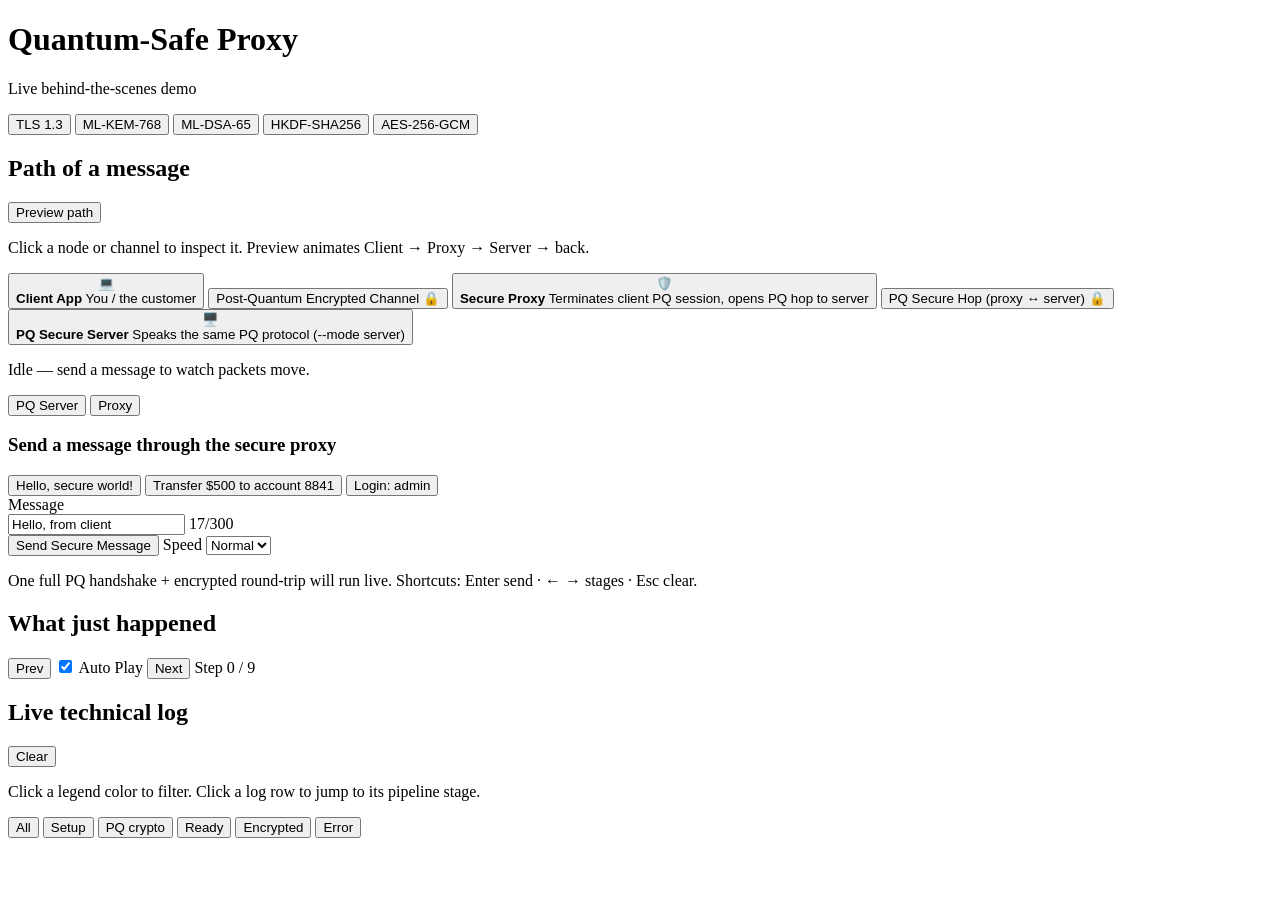
==== Prototype/v3/dashboard/static/index.html @ ec1d93c3 "changed in dashboard" ====
<!DOCTYPE html>
<html lang="en">
<head>
  <meta charset="UTF-8" />
  <meta name="viewport" content="width=device-width, initial-scale=1.0" />
  <title>Quantum-Safe Proxy — Live Demo</title>
  <link rel="stylesheet" href="/style.css" />
</head>
<body>
  <header class="topbar">
    <div class="brand">
      <div class="brand-mark" aria-hidden="true"></div>
      <div>
        <h1>Quantum-Safe Proxy</h1>
        <p>Live behind-the-scenes demo</p>
      </div>
    </div>
    <div class="badges" id="badges" aria-label="Security stack — click a badge for details">
      <button type="button" class="badge" data-tip="tls" title="Click for details">TLS 1.3</button>
      <button type="button" class="badge" data-tip="kem" title="Click for details">ML-KEM-768</button>
      <button type="button" class="badge" data-tip="dsa" title="Click for details">ML-DSA-65</button>
      <button type="button" class="badge" data-tip="hkdf" title="Click for details">HKDF-SHA256</button>
      <button type="button" class="badge" data-tip="aes" title="Click for details">AES-256-GCM</button>
    </div>
  </header>

  <div class="tip-banner" id="tip-banner" hidden>
    <strong id="tip-title"></strong>
    <span id="tip-body"></span>
    <button type="button" class="tip-close" id="tip-close" aria-label="Close tip">×</button>
  </div>

  <main class="layout">
    <!-- LEFT: topology + send -->
    <section class="panel left">
      <div class="panel-head">
        <h2 class="panel-title">Path of a message</h2>
        <div class="topo-actions">
          <button type="button" id="preview-path" class="ghost" title="Animate the full path without sending">Preview path</button>
        </div>
      </div>
      <p class="panel-hint">Click a node or channel to inspect it. Preview animates Client → Proxy → Server → back.</p>

      <div class="topology" id="topology" data-flow="idle">
        <button type="button" class="node" id="node-client" data-role="client" aria-pressed="false">
          <div class="node-icon client" aria-hidden="true">💻</div>
          <strong>Client App</strong>
          <span>You / the customer</span>
        </button>

        <button type="button" class="link pq" id="link-pq" data-role="link-client" aria-label="Client to proxy PQ channel">
          <span class="link-track">
            <span class="packet down"></span>
            <span class="packet up"></span>
          </span>
          <span class="link-label">Post-Quantum Encrypted Channel 🔒</span>
          <span class="flow-caption" id="caption-pq"></span>
        </button>

        <button type="button" class="node" id="node-proxy" data-role="proxy" aria-pressed="false">
          <div class="node-icon proxy" aria-hidden="true">🛡️</div>
          <strong>Secure Proxy</strong>
          <span>Terminates client PQ session, opens PQ hop to server</span>
        </button>

        <button type="button" class="link pq hop" id="link-backend" data-role="link-server" aria-label="Proxy to server PQ hop">
          <span class="link-track">
            <span class="packet down"></span>
            <span class="packet up"></span>
          </span>
          <span class="link-label">PQ Secure Hop (proxy ↔ server) 🔒</span>
          <span class="flow-caption" id="caption-backend"></span>
        </button>

        <button type="button" class="node" id="node-backend" data-role="backend" aria-pressed="false">
          <div class="node-icon backend" aria-hidden="true">🖥️</div>
          <strong>PQ Secure Server</strong>
          <span>Speaks the same PQ protocol (--mode server)</span>
        </button>
      </div>

      <div class="inspect" id="inspect" hidden>
        <div class="inspect-head">
          <strong id="inspect-title">Inspect</strong>
          <button type="button" class="tip-close" id="inspect-close" aria-label="Close">×</button>
        </div>
        <p id="inspect-body"></p>
      </div>

      <p class="flow-status" id="flow-status">Idle — send a message to watch packets move.</p>

      <div class="status-row">
        <button type="button" class="status-pill" id="status-backend" title="Click to focus PQ server">
          <span class="dot"></span> PQ Server
        </button>
        <button type="button" class="status-pill" id="status-proxy" title="Click to focus proxy">
          <span class="dot"></span> Proxy
        </button>
      </div>

      <div class="send-card">
        <h3>Send a message through the secure proxy</h3>
        <div class="chips" id="chips">
          <button type="button" data-msg="Hello, secure world!">Hello, secure world!</button>
          <button type="button" data-msg="Transfer $500 to account 8841">Transfer $500 to account 8841</button>
          <button type="button" data-msg="Login: admin">Login: admin</button>
        </div>
        <label class="sr-only" for="message">Message</label>
        <div class="message-row">
          <input id="message" type="text" maxlength="300" value="Hello, from client" autocomplete="off" />
          <span class="char-count" id="char-count">17/300</span>
        </div>
        <div class="send-row">
          <button id="send-btn" class="primary" type="button">Send Secure Message</button>
          <label class="speed" title="How fast the paced walkthrough plays">
            Speed
            <select id="pace-speed" aria-label="Demo playback speed">
              <option value="slow">Slow</option>
              <option value="normal" selected>Normal</option>
              <option value="fast">Fast</option>
            </select>
          </label>
        </div>
        <p class="hint" id="send-hint">One full PQ handshake + encrypted round-trip will run live. Shortcuts: Enter send · ← → stages · Esc clear.</p>
        <div class="reply" id="reply" hidden></div>
      </div>
    </section>

    <!-- MIDDLE: stages -->
    <section class="panel middle">
      <div class="panel-head">
        <h2 class="panel-title">What just happened</h2>
        <div class="stage-controls">
          <button type="button" id="prev-stage" title="Previous stage (←)">Prev</button>
          <label class="autoplay">
            <input type="checkbox" id="autoplay" checked /> Auto Play
          </label>
          <button type="button" id="next-stage" title="Next stage (→)">Next</button>
          <span class="step-count" id="step-count">Step 0 / 9</span>
        </div>
      </div>

      <div class="progress" aria-hidden="true">
        <div class="progress-bar" id="progress-bar"></div>
      </div>

      <ol class="stages" id="stages"></ol>
    </section>

    <!-- RIGHT: live log -->
    <section class="panel right">
      <div class="panel-head">
        <h2 class="panel-title">Live technical log</h2>
        <div class="log-actions">
          <button type="button" class="ghost" id="clear-log" title="Clear log panel">Clear</button>
        </div>
      </div>
      <p class="log-intro">Click a legend color to filter. Click a log row to jump to its pipeline stage.</p>
      <div class="legend" id="legend">
        <button type="button" class="legend-btn" data-filter="all" aria-pressed="true"><i class="lg setup"></i> All</button>
        <button type="button" class="legend-btn" data-filter="setup"><i class="lg setup"></i> Setup</button>
        <button type="button" class="legend-btn" data-filter="pq"><i class="lg pq"></i> PQ crypto</button>
        <button type="button" class="legend-btn" data-filter="ready"><i class="lg ready"></i> Ready</button>
        <button type="button" class="legend-btn" data-filter="encrypted"><i class="lg encrypted"></i> Encrypted</button>
        <button type="button" class="legend-btn" data-filter="error"><i class="lg error"></i> Error</button>
      </div>
      <div class="log" id="log" aria-live="polite"></div>
    </section>
  </main>

  <script src="/app.js"></script>
</body>
</html>
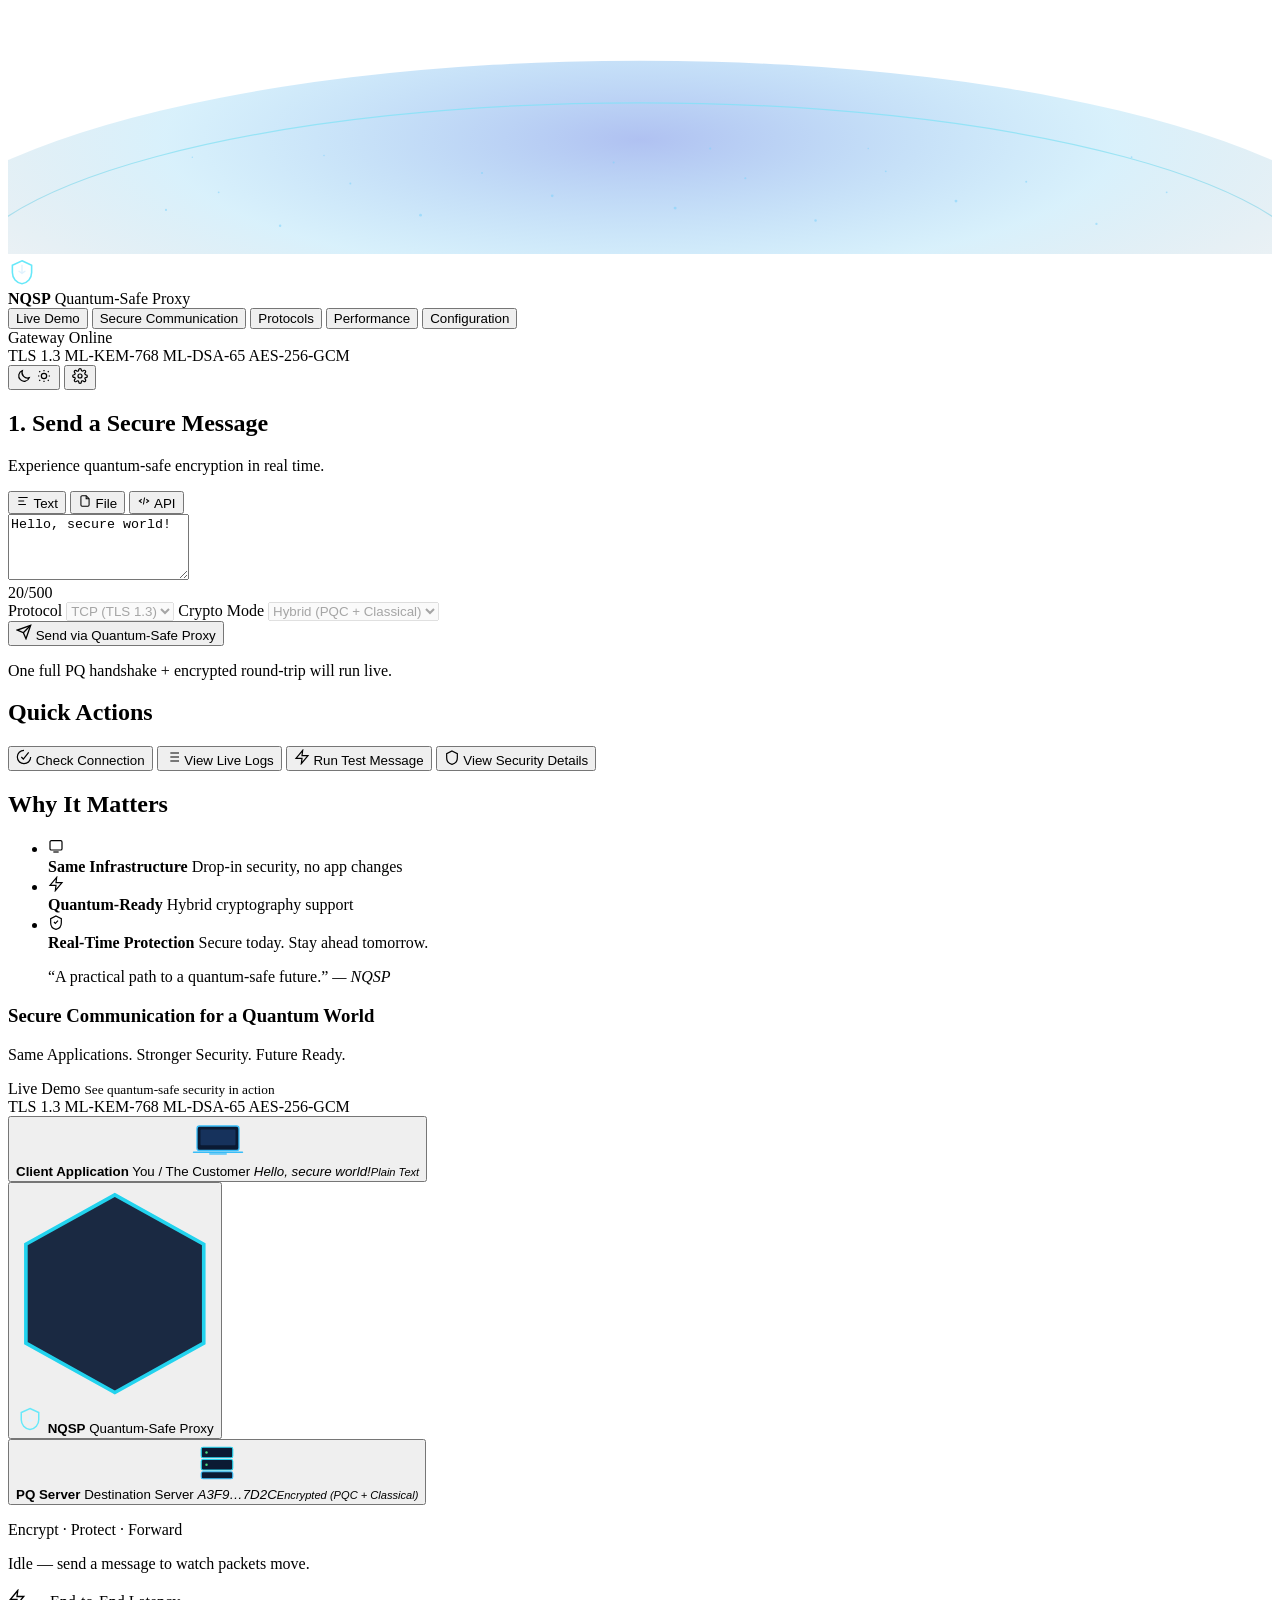
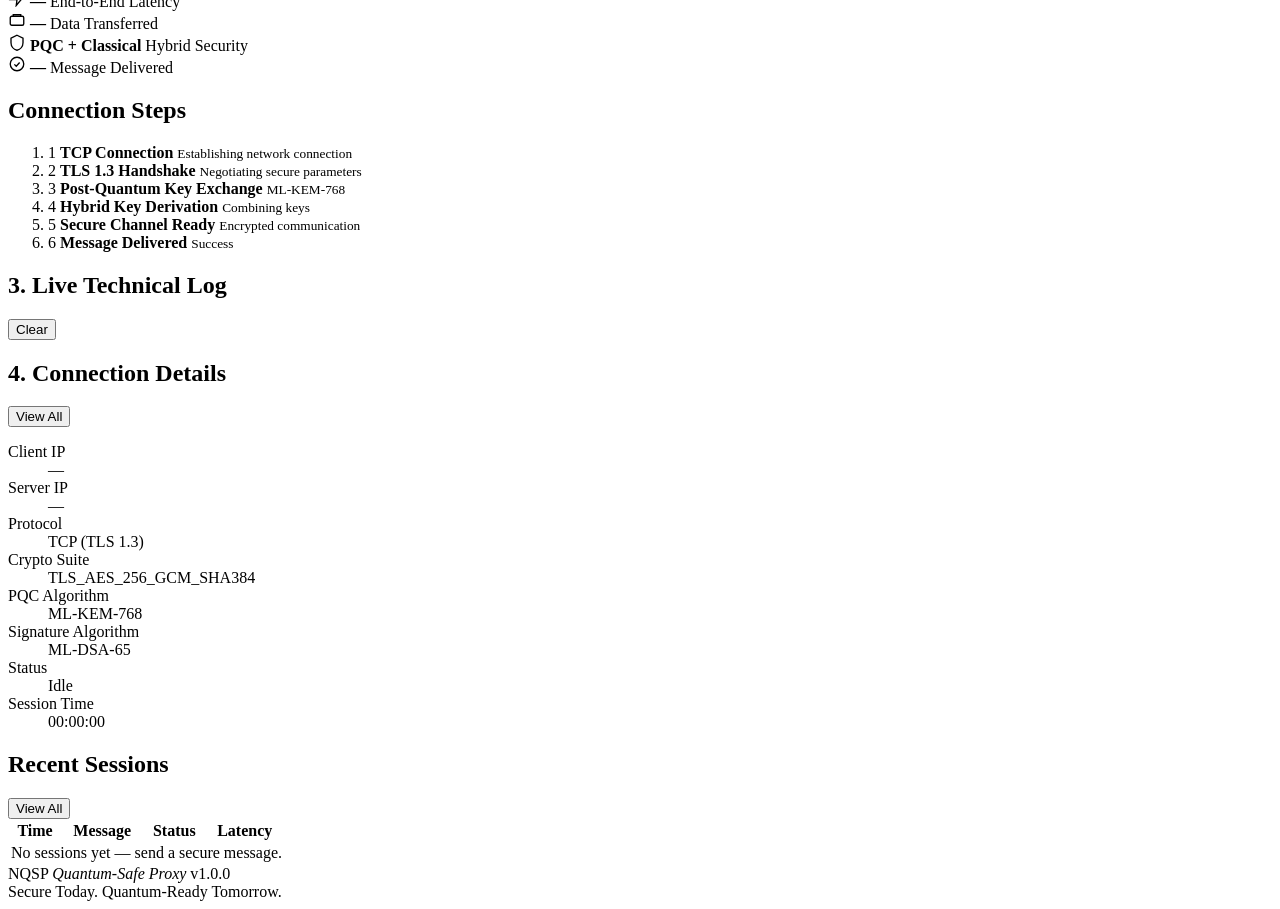
==== commit e43f85d8: "Enhance dashboard server and UI for Quantum-Safe Proxy demo - Updated server.py to include gateway s" ====
--- a/Prototype/v3/dashboard/static/index.html
+++ b/Prototype/v3/dashboard/static/index.html
@@ -1,172 +1,570 @@
 <!DOCTYPE html>
-<html lang="en">
+<html lang="en" data-theme="dark">
 <head>
   <meta charset="UTF-8" />
   <meta name="viewport" content="width=device-width, initial-scale=1.0" />
-  <title>Quantum-Safe Proxy — Live Demo</title>
+  <title>NQSP — Quantum-Safe Proxy</title>
+  <link rel="preconnect" href="https://fonts.googleapis.com" />
+  <link rel="preconnect" href="https://fonts.gstatic.com" crossorigin />
+  <link href="https://fonts.googleapis.com/css2?family=Inter:wght@400;500;600;700;800&family=JetBrains+Mono:wght@400;500;600&display=swap" rel="stylesheet" />
   <link rel="stylesheet" href="/style.css" />
 </head>
 <body>
+  <div class="earth" aria-hidden="true">
+    <svg class="earth-svg" viewBox="0 0 1440 280" preserveAspectRatio="xMidYMax slice">
+      <defs>
+        <radialGradient id="globeGlow" cx="50%" cy="18%" r="70%">
+          <stop offset="0%" stop-color="#1d4ed8" stop-opacity="0.35" />
+          <stop offset="45%" stop-color="#0ea5e9" stop-opacity="0.16" />
+          <stop offset="100%" stop-color="#020617" stop-opacity="0" />
+        </radialGradient>
+        <linearGradient id="limb" x1="0" y1="0" x2="0" y2="1">
+          <stop offset="0%" stop-color="#67e8f9" stop-opacity="0.55" />
+          <stop offset="100%" stop-color="#0369a1" stop-opacity="0" />
+        </linearGradient>
+      </defs>
+      <ellipse cx="720" cy="310" rx="860" ry="250" fill="url(#globeGlow)" />
+      <ellipse cx="720" cy="318" rx="780" ry="210" fill="none" stroke="url(#limb)" stroke-width="1.4" />
+      <g fill="#7dd3fc" opacity="0.55">
+        <circle cx="180" cy="230" r="1.2" /><circle cx="240" cy="210" r="1" /><circle cx="310" cy="248" r="1.4" />
+        <circle cx="390" cy="200" r="1.1" /><circle cx="470" cy="236" r="1.6" /><circle cx="540" cy="188" r="1.2" />
+        <circle cx="620" cy="214" r="1.5" /><circle cx="690" cy="176" r="1.1" /><circle cx="760" cy="228" r="1.7" />
+        <circle cx="840" cy="194" r="1.2" /><circle cx="920" cy="242" r="1.4" /><circle cx="1000" cy="186" r="1" />
+        <circle cx="1080" cy="220" r="1.6" /><circle cx="1160" cy="198" r="1.1" /><circle cx="1240" cy="246" r="1.3" />
+        <circle cx="1320" cy="210" r="1" /><circle cx="360" cy="168" r="0.9" /><circle cx="800" cy="160" r="1.2" />
+        <circle cx="980" cy="160" r="0.8" /><circle cx="210" cy="170" r="0.8" /><circle cx="1280" cy="170" r="1" />
+      </g>
+    </svg>
+  </div>
+
   <header class="topbar">
     <div class="brand">
-      <div class="brand-mark" aria-hidden="true"></div>
+      <div class="brand-mark" aria-hidden="true">
+        <svg viewBox="0 0 32 32" width="28" height="28">
+          <path d="M16 3.2 27 8.4v8.3c0 6.4-4.6 11.7-11 12.7C9.6 28.4 5 23.1 5 16.7V8.4L16 3.2z" fill="none" stroke="url(#shieldStroke)" stroke-width="1.8"/>
+          <path d="M16 8.2v9.4m0 0-3.4-2.4m3.4 2.4 3.4-2.4" stroke="#e0f2fe" stroke-width="1.6" stroke-linecap="round" stroke-linejoin="round"/>
+          <defs>
+            <linearGradient id="shieldStroke" x1="5" y1="3" x2="27" y2="29">
+              <stop stop-color="#67e8f9"/><stop offset="1" stop-color="#818cf8"/>
+            </linearGradient>
+          </defs>
+        </svg>
+      </div>
       <div>
-        <h1>Quantum-Safe Proxy</h1>
-        <p>Live behind-the-scenes demo</p>
+        <strong class="brand-name">NQSP</strong>
+        <span class="brand-sub">Quantum-Safe Proxy</span>
       </div>
     </div>
-    <div class="badges" id="badges" aria-label="Security stack — click a badge for details">
-      <button type="button" class="badge" data-tip="tls" title="Click for details">TLS 1.3</button>
-      <button type="button" class="badge" data-tip="kem" title="Click for details">ML-KEM-768</button>
-      <button type="button" class="badge" data-tip="dsa" title="Click for details">ML-DSA-65</button>
-      <button type="button" class="badge" data-tip="hkdf" title="Click for details">HKDF-SHA256</button>
-      <button type="button" class="badge" data-tip="aes" title="Click for details">AES-256-GCM</button>
+
+    <nav class="main-nav" aria-label="Primary">
+      <button type="button" class="nav-btn is-active" data-view="demo">Live Demo</button>
+      <button type="button" class="nav-btn" data-view="comms">Secure Communication</button>
+      <button type="button" class="nav-btn" data-view="protocols">Protocols</button>
+      <button type="button" class="nav-btn" data-view="performance">Performance</button>
+      <button type="button" class="nav-btn" data-view="config">Configuration</button>
+    </nav>
+
+    <div class="top-meta">
+      <div class="gateway" id="gateway-pill">
+        <span class="gateway-dot"></span>
+        <span id="gateway-label">Gateway Online</span>
+      </div>
+      <div class="stack-badges">
+        <span>TLS 1.3</span>
+        <span>ML-KEM-768</span>
+        <span>ML-DSA-65</span>
+        <span>AES-256-GCM</span>
+      </div>
+      <button type="button" class="icon-btn" id="theme-toggle" title="Toggle theme" aria-label="Toggle theme">
+        <svg class="icon-moon" viewBox="0 0 24 24" width="16" height="16" fill="none" stroke="currentColor" stroke-width="1.8">
+          <path d="M20 14.5A8.2 8.2 0 0 1 9.5 4 8.2 8.2 0 1 0 20 14.5z"/>
+        </svg>
+        <svg class="icon-sun" viewBox="0 0 24 24" width="16" height="16" fill="none" stroke="currentColor" stroke-width="1.8">
+          <circle cx="12" cy="12" r="4"/><path d="M12 3v2m0 14v2M4.9 4.9l1.4 1.4M17.7 17.7l1.4 1.4M3 12h2m14 0h2M4.9 19.1l1.4-1.4M17.7 6.3l1.4-1.4"/>
+        </svg>
+      </button>
+      <button type="button" class="icon-btn" id="gear-btn" title="Configuration" aria-label="Configuration">
+        <svg viewBox="0 0 24 24" width="16" height="16" fill="none" stroke="currentColor" stroke-width="1.8">
+          <circle cx="12" cy="12" r="3"/>
+          <path d="M19.4 15a1.7 1.7 0 0 0 .3 1.8l.1.1a2 2 0 1 1-2.8 2.8l-.1-.1a1.7 1.7 0 0 0-1.8-.3 1.7 1.7 0 0 0-1 1.5V21a2 2 0 1 1-4 0v-.1a1.7 1.7 0 0 0-1.1-1.5 1.7 1.7 0 0 0-1.8.3l-.1.1a2 2 0 1 1-2.8-2.8l.1-.1a1.7 1.7 0 0 0 .3-1.8 1.7 1.7 0 0 0-1.5-1H3a2 2 0 1 1 0-4h.1a1.7 1.7 0 0 0 1.5-1.1 1.7 1.7 0 0 0-.3-1.8l-.1-.1a2 2 0 1 1 2.8-2.8l.1.1a1.7 1.7 0 0 0 1.8.3H9a1.7 1.7 0 0 0 1-1.5V3a2 2 0 1 1 4 0v.1a1.7 1.7 0 0 0 1 1.5 1.7 1.7 0 0 0 1.8-.3l.1-.1a2 2 0 1 1 2.8 2.8l-.1.1a1.7 1.7 0 0 0-.3 1.8V9c.3.7.9 1.2 1.6 1.3H21a2 2 0 1 1 0 4h-.1a1.7 1.7 0 0 0-1.5 1.2z"/>
+        </svg>
+      </button>
     </div>
   </header>
 
-  <div class="tip-banner" id="tip-banner" hidden>
-    <strong id="tip-title"></strong>
-    <span id="tip-body"></span>
-    <button type="button" class="tip-close" id="tip-close" aria-label="Close tip">×</button>
-  </div>
-
-  <main class="layout">
-    <!-- LEFT: topology + send -->
-    <section class="panel left">
-      <div class="panel-head">
-        <h2 class="panel-title">Path of a message</h2>
-        <div class="topo-actions">
-          <button type="button" id="preview-path" class="ghost" title="Animate the full path without sending">Preview path</button>
+  <main>
+    <!-- ===================== LIVE DEMO ===================== -->
+    <section class="view is-active" id="view-demo" data-view="demo">
+      <div class="demo-grid">
+        <!-- LEFT -->
+        <aside class="col col-left">
+          <article class="panel">
+            <h2 class="panel-kicker"><span class="num">1.</span> Send a Secure Message</h2>
+            <p class="panel-sub">Experience quantum-safe encryption in real time.</p>
+
+            <div class="seg" role="tablist" aria-label="Payload type">
+              <button type="button" class="seg-btn is-active" data-tab="text" role="tab" aria-selected="true">
+                <svg viewBox="0 0 24 24" width="14" height="14" fill="none" stroke="currentColor" stroke-width="1.8"><path d="M4 6h16M4 12h10M4 18h13"/></svg>
+                Text
+              </button>
+              <button type="button" class="seg-btn" data-tab="file" role="tab" aria-selected="false">
+                <svg viewBox="0 0 24 24" width="14" height="14" fill="none" stroke="currentColor" stroke-width="1.8"><path d="M14 3H7a2 2 0 0 0-2 2v14a2 2 0 0 0 2 2h10a2 2 0 0 0 2-2V8z"/><path d="M14 3v5h5"/></svg>
+                File
+              </button>
+              <button type="button" class="seg-btn" data-tab="api" role="tab" aria-selected="false">
+                <svg viewBox="0 0 24 24" width="14" height="14" fill="none" stroke="currentColor" stroke-width="1.8"><path d="m8 9-4 3 4 3M16 9l4 3-4 3M13 6l-2 12"/></svg>
+                API
+              </button>
+            </div>
+
+            <div class="tab-pane is-active" id="tab-text">
+              <textarea id="message" maxlength="500" rows="4">Hello, secure world!</textarea>
+              <div class="char-count" id="char-count">20/500</div>
+            </div>
+
+            <div class="tab-pane" id="tab-file" hidden>
+              <label class="file-drop">
+                <input type="file" id="file-input" accept=".txt,.json,.csv,.md,.log,text/*" />
+                <strong>Choose a text file</strong>
+                <span>Contents are sent through the same secure proxy path.</span>
+                <em id="file-name">No file selected</em>
+              </label>
+            </div>
+
+            <div class="tab-pane" id="tab-api" hidden>
+              <pre class="api-snippet" id="api-snippet"></pre>
+            </div>
+
+            <div class="field-row">
+              <label>
+                Protocol
+                <select id="protocol-select" disabled>
+                  <option selected>TCP (TLS 1.3)</option>
+                </select>
+              </label>
+              <label>
+                Crypto Mode
+                <select id="crypto-select" disabled>
+                  <option selected>Hybrid (PQC + Classical)</option>
+                </select>
+              </label>
+            </div>
+
+            <button type="button" class="primary" id="send-btn">
+              <svg viewBox="0 0 24 24" width="16" height="16" fill="none" stroke="currentColor" stroke-width="2">
+                <path d="M22 2 11 13"/><path d="M22 2 15 22l-4-9-9-4 20-7z"/>
+              </svg>
+              Send via Quantum-Safe Proxy
+            </button>
+            <p class="hint" id="send-hint">One full PQ handshake + encrypted round-trip will run live.</p>
+            <div class="reply" id="reply" hidden></div>
+          </article>
+
+          <article class="panel">
+            <h2 class="panel-title">Quick Actions</h2>
+            <div class="quick-grid">
+              <button type="button" class="ghost-action" id="qa-check">
+                <svg viewBox="0 0 24 24" width="16" height="16" fill="none" stroke="currentColor" stroke-width="1.8"><path d="M22 12A10 10 0 1 1 12 2"/><path d="m8 12 3 3 8-10"/></svg>
+                Check Connection
+              </button>
+              <button type="button" class="ghost-action" id="qa-logs">
+                <svg viewBox="0 0 24 24" width="16" height="16" fill="none" stroke="currentColor" stroke-width="1.8"><path d="M8 6h13M8 12h13M8 18h13M3 6h.01M3 12h.01M3 18h.01"/></svg>
+                View Live Logs
+              </button>
+              <button type="button" class="ghost-action" id="qa-test">
+                <svg viewBox="0 0 24 24" width="16" height="16" fill="none" stroke="currentColor" stroke-width="1.8"><path d="M13 2 3 14h9l-1 8 10-12h-9l1-8z"/></svg>
+                Run Test Message
+              </button>
+              <button type="button" class="ghost-action" id="qa-security">
+                <svg viewBox="0 0 24 24" width="16" height="16" fill="none" stroke="currentColor" stroke-width="1.8"><path d="M12 3 20 7v6c0 5-3.5 9-8 10-4.5-1-8-5-8-10V7l8-4z"/></svg>
+                View Security Details
+              </button>
+            </div>
+          </article>
+
+          <article class="panel why-panel">
+            <h2 class="panel-title">Why It Matters</h2>
+            <ul class="why-list">
+              <li>
+                <span class="why-ico cyan">
+                  <svg viewBox="0 0 24 24" width="16" height="16" fill="none" stroke="currentColor" stroke-width="1.8"><rect x="3" y="4" width="18" height="14" rx="2"/><path d="M8 21h8"/></svg>
+                </span>
+                <div>
+                  <strong>Same Infrastructure</strong>
+                  <span>Drop-in security, no app changes</span>
+                </div>
+              </li>
+              <li>
+                <span class="why-ico violet">
+                  <svg viewBox="0 0 24 24" width="16" height="16" fill="none" stroke="currentColor" stroke-width="1.8"><path d="M13 2 3 14h9l-1 8 10-12h-9l1-8z"/></svg>
+                </span>
+                <div>
+                  <strong>Quantum-Ready</strong>
+                  <span>Hybrid cryptography support</span>
+                </div>
+              </li>
+              <li>
+                <span class="why-ico green">
+                  <svg viewBox="0 0 24 24" width="16" height="16" fill="none" stroke="currentColor" stroke-width="1.8"><path d="M12 3 20 7v6c0 5-3.5 9-8 10-4.5-1-8-5-8-10V7l8-4z"/><path d="m9 12 2 2 4-4"/></svg>
+                </span>
+                <div>
+                  <strong>Real-Time Protection</strong>
+                  <span>Secure today. Stay ahead tomorrow.</span>
+                </div>
+              </li>
+            </ul>
+            <blockquote>
+              “A practical path to a quantum-safe future.”
+              <cite>— NQSP</cite>
+            </blockquote>
+          </article>
+        </aside>
+
+        <!-- CENTER -->
+        <section class="col col-center">
+          <div class="hero">
+            <div>
+              <h1>Secure Communication for a Quantum World</h1>
+              <p>Same Applications. Stronger Security. Future Ready.</p>
+            </div>
+            <div class="live-chip">
+              <span class="live-dot"></span>
+              Live Demo
+              <small>See quantum-safe security in action</small>
+            </div>
+          </div>
+
+          <div class="topology" id="topology" data-flow="idle">
+            <div class="topo-pills">
+              <span>TLS 1.3</span>
+              <span>ML-KEM-768</span>
+              <span>ML-DSA-65</span>
+              <span>AES-256-GCM</span>
+            </div>
+
+            <div class="topo-row">
+              <button type="button" class="node" id="node-client" data-role="client">
+                <div class="node-art client-art" aria-hidden="true">
+                  <svg viewBox="0 0 64 48" width="56" height="42">
+                    <rect x="8" y="8" width="48" height="28" rx="3" fill="#0b1a33" stroke="#38bdf8" stroke-width="1.5"/>
+                    <rect x="12" y="12" width="40" height="18" rx="1.2" fill="#16325c"/>
+                    <path d="M4 38h56" stroke="#38bdf8" stroke-width="1.6" stroke-linecap="round"/>
+                    <path d="M22 38h20v3H22z" fill="#38bdf8" opacity="0.7"/>
+                  </svg>
+                </div>
+                <strong>Client Application</strong>
+                <span>You / The Customer</span>
+                <em class="pkt pkt-plain" id="pkt-plain">Hello, secure world!<small>Plain Text</small></em>
+              </button>
+
+              <div class="link" id="link-pq" data-role="link-client">
+                <span class="wave"></span>
+                <span class="packet down"></span>
+                <span class="packet up"></span>
+              </div>
+
+              <button type="button" class="hex-wrap" id="node-proxy" data-role="proxy">
+                <div class="hex">
+                  <svg class="hex-shape" viewBox="0 0 120 132">
+                    <polygon points="60,6 114,36 114,96 60,126 6,96 6,36" fill="rgba(8,24,52,0.92)" stroke="#22d3ee" stroke-width="2.2"/>
+                  </svg>
+                  <div class="hex-inner">
+                    <svg viewBox="0 0 32 32" width="28" height="28">
+                      <path d="M16 4 26 8.6v8.2c0 5.6-4.1 10.3-10 11.2C10.1 27.1 6 22.4 6 16.8V8.6L16 4z" fill="none" stroke="#67e8f9" stroke-width="1.7"/>
+                      <path d="M16 11v8m0 0-3-2m3 2 3-2" stroke="#e0f2fe" stroke-width="1.5" stroke-linecap="round"/>
+                    </svg>
+                    <strong>NQSP</strong>
+                    <span>Quantum-Safe Proxy</span>
+                  </div>
+                </div>
+              </button>
+
+              <div class="link hop" id="link-backend" data-role="link-server">
+                <span class="wave"></span>
+                <span class="packet down"></span>
+                <span class="packet up"></span>
+              </div>
+
+              <button type="button" class="node" id="node-backend" data-role="backend">
+                <div class="node-art server-art" aria-hidden="true">
+                  <svg viewBox="0 0 64 48" width="56" height="42">
+                    <rect x="14" y="6" width="36" height="12" rx="2" fill="#0b1a33" stroke="#22d3ee" stroke-width="1.3"/>
+                    <rect x="14" y="20" width="36" height="12" rx="2" fill="#0b1a33" stroke="#22d3ee" stroke-width="1.3"/>
+                    <rect x="14" y="34" width="36" height="8" rx="2" fill="#0b1a33" stroke="#38bdf8" stroke-width="1.3"/>
+                    <circle cx="20" cy="12" r="1.4" fill="#4ade80"/><circle cx="20" cy="26" r="1.4" fill="#4ade80"/>
+                  </svg>
+                </div>
+                <strong>PQ Server</strong>
+                <span>Destination Server</span>
+                <em class="pkt pkt-cipher" id="pkt-cipher">A3F9…7D2C<small>Encrypted (PQC + Classical)</small></em>
+              </button>
+            </div>
+            <p class="topo-caption">Encrypt · Protect · Forward</p>
+            <p class="flow-status" id="flow-status">Idle — send a message to watch packets move.</p>
+          </div>
+
+          <div class="metrics">
+            <article class="metric">
+              <span class="metric-ico cyan">
+                <svg viewBox="0 0 24 24" width="18" height="18" fill="none" stroke="currentColor" stroke-width="1.8"><path d="M13 2 3 14h9l-1 8 10-12h-9l1-8z"/></svg>
+              </span>
+              <strong id="metric-latency">—</strong>
+              <span>End-to-End Latency</span>
+            </article>
+            <article class="metric">
+              <span class="metric-ico blue">
+                <svg viewBox="0 0 24 24" width="18" height="18" fill="none" stroke="currentColor" stroke-width="1.8"><rect x="3" y="7" width="18" height="12" rx="2"/><path d="M7 7V5h10v2"/></svg>
+              </span>
+              <strong id="metric-bytes">—</strong>
+              <span>Data Transferred</span>
+            </article>
+            <article class="metric">
+              <span class="metric-ico green">
+                <svg viewBox="0 0 24 24" width="18" height="18" fill="none" stroke="currentColor" stroke-width="1.8"><path d="M12 3 20 7v6c0 5-3.5 9-8 10-4.5-1-8-5-8-10V7l8-4z"/></svg>
+              </span>
+              <strong>PQC + Classical</strong>
+              <span>Hybrid Security</span>
+            </article>
+            <article class="metric">
+              <span class="metric-ico ok" id="metric-ok-ico">
+                <svg viewBox="0 0 24 24" width="18" height="18" fill="none" stroke="currentColor" stroke-width="1.8"><circle cx="12" cy="12" r="9"/><path d="m8.5 12.5 2.5 2.5 4.5-5"/></svg>
+              </span>
+              <strong id="metric-status">—</strong>
+              <span>Message Delivered</span>
+            </article>
+          </div>
+
+          <article class="panel steps-panel">
+            <h2 class="panel-title">Connection Steps</h2>
+            <ol class="step-rail" id="step-rail">
+              <li class="step locked" data-rail="tcp" data-stage="tcp">
+                <span class="step-n">1</span>
+                <strong>TCP Connection</strong>
+                <small>Establishing network connection</small>
+              </li>
+              <li class="step locked" data-rail="tls" data-stage="tls">
+                <span class="step-n">2</span>
+                <strong>TLS 1.3 Handshake</strong>
+                <small>Negotiating secure parameters</small>
+              </li>
+              <li class="step locked" data-rail="pq" data-stage="pq">
+                <span class="step-n">3</span>
+                <strong>Post-Quantum Key Exchange</strong>
+                <small>ML-KEM-768</small>
+              </li>
+              <li class="step locked" data-rail="hybrid" data-stage="hybrid">
+                <span class="step-n">4</span>
+                <strong>Hybrid Key Derivation</strong>
+                <small>Combining keys</small>
+              </li>
+              <li class="step locked" data-rail="channel" data-stage="channel">
+                <span class="step-n">5</span>
+                <strong>Secure Channel Ready</strong>
+                <small>Encrypted communication</small>
+              </li>
+              <li class="step locked" data-rail="delivered" data-stage="response">
+                <span class="step-n">6</span>
+                <strong>Message Delivered</strong>
+                <small>Success</small>
+              </li>
+            </ol>
+          </article>
+        </section>
+
+        <!-- RIGHT -->
+        <aside class="col col-right">
+          <article class="panel log-panel">
+            <div class="panel-head">
+              <h2 class="panel-kicker"><span class="num">3.</span> Live Technical Log</h2>
+              <button type="button" class="text-btn" id="clear-log">Clear</button>
+            </div>
+            <div class="log" id="log" aria-live="polite"></div>
+          </article>
+
+          <article class="panel" id="connection-details">
+            <div class="panel-head">
+              <h2 class="panel-kicker"><span class="num">4.</span> Connection Details</h2>
+              <button type="button" class="text-btn" id="details-all">View All</button>
+            </div>
+            <dl class="kv" id="conn-kv">
+              <div><dt>Client IP</dt><dd id="kv-client-ip">—</dd></div>
+              <div><dt>Server IP</dt><dd id="kv-server-ip">—</dd></div>
+              <div><dt>Protocol</dt><dd>TCP (TLS 1.3)</dd></div>
+              <div><dt>Crypto Suite</dt><dd>TLS_AES_256_GCM_SHA384</dd></div>
+              <div><dt>PQC Algorithm</dt><dd>ML-KEM-768</dd></div>
+              <div><dt>Signature Algorithm</dt><dd>ML-DSA-65</dd></div>
+              <div class="extra" hidden><dt>Key Exchange</dt><dd id="kv-kex">—</dd></div>
+              <div class="extra" hidden><dt>Encryption</dt><dd>AES-256-GCM</dd></div>
+              <div>
+                <dt>Status</dt>
+                <dd><span class="status-chip" id="kv-status"><i></i> Idle</span></dd>
+              </div>
+              <div><dt>Session Time</dt><dd id="kv-session">00:00:00</dd></div>
+            </dl>
+          </article>
+
+          <article class="panel">
+            <div class="panel-head">
+              <h2 class="panel-title">Recent Sessions</h2>
+              <button type="button" class="text-btn" id="sessions-all">View All</button>
+            </div>
+            <table class="sess-table">
+              <thead>
+                <tr><th>Time</th><th>Message</th><th>Status</th><th>Latency</th></tr>
+              </thead>
+              <tbody id="sess-body">
+                <tr class="empty-row"><td colspan="4">No sessions yet — send a secure message.</td></tr>
+              </tbody>
+            </table>
+          </article>
+        </aside>
+      </div>
+    </section>
+
+    <!-- ===================== SECURE COMMUNICATION ===================== -->
+    <section class="view" id="view-comms" data-view="comms" hidden>
+      <div class="page-head">
+        <h1>Secure Communication</h1>
+        <p>Watch the quantum-safe path: client application → NQSP proxy → PQ server.</p>
+      </div>
+      <div class="page-grid two">
+        <article class="panel">
+          <h2 class="panel-title">Live Path</h2>
+          <div class="mini-topo" id="comms-topo">
+            <div class="mini-node">Client</div>
+            <div class="mini-line"></div>
+            <div class="mini-hex">NQSP</div>
+            <div class="mini-line"></div>
+            <div class="mini-node">PQ Server</div>
+          </div>
+          <p class="flow-status" id="comms-flow">Same live session as the demo page.</p>
+          <div class="field-row compact">
+            <input id="comms-message" type="text" maxlength="500" placeholder="Send another secure message…" />
+            <button type="button" class="primary slim" id="comms-send">Send</button>
+          </div>
+        </article>
+        <article class="panel">
+          <h2 class="panel-title">Current Session</h2>
+          <dl class="kv" id="comms-kv"></dl>
+        </article>
+        <article class="panel span-2">
+          <h2 class="panel-title">Session History</h2>
+          <table class="sess-table">
+            <thead><tr><th>Time</th><th>Message</th><th>Status</th><th>Latency</th></tr></thead>
+            <tbody id="comms-sess-body"></tbody>
+          </table>
+        </article>
+      </div>
+    </section>
+
+    <!-- ===================== PROTOCOLS ===================== -->
+    <section class="view" id="view-protocols" data-view="protocols" hidden>
+      <div class="page-head">
+        <h1>Protocols</h1>
+        <p>Hybrid stack used by this demo — classical TLS plus NIST PQC primitives.</p>
+      </div>
+      <div class="proto-grid" id="proto-grid">
+        <article class="panel proto-card" data-tip="tls">
+          <h3>TLS 1.3</h3>
+          <p>Classical outer encrypted pipe. Provides the TLS contribution mixed into the hybrid key.</p>
+          <span class="tag">Classical</span>
+        </article>
+        <article class="panel proto-card" data-tip="kem">
+          <h3>ML-KEM-768</h3>
+          <p>Post-quantum key encapsulation (Kyber family). Creates a shared secret resistant to quantum attacks.</p>
+          <span class="tag pqc">PQC</span>
+        </article>
+        <article class="panel proto-card" data-tip="dsa">
+          <h3>ML-DSA-65</h3>
+          <p>Post-quantum digital signature (Dilithium family). Authenticates the peer over the handshake transcript.</p>
+          <span class="tag pqc">PQC</span>
+        </article>
+        <article class="panel proto-card" data-tip="hkdf">
+          <h3>HKDF-SHA256</h3>
+          <p>Combines classical TLS material + PQ shared secret into directional session keys.</p>
+          <span class="tag">Hybrid</span>
+        </article>
+        <article class="panel proto-card" data-tip="aes">
+          <h3>AES-256-GCM</h3>
+          <p>Authenticated encryption for application payloads after the hybrid handshake completes.</p>
+          <span class="tag">AEAD</span>
+        </article>
+      </div>
+      <article class="panel hybrid-banner">
+        <h2>Hybrid Key Path</h2>
+        <div class="hybrid-flow">
+          <span>TLS 1.3 secret</span>
+          <i>+</i>
+          <span>ML-KEM-768</span>
+          <i>→</i>
+          <span>HKDF-SHA256</span>
+          <i>→</i>
+          <span>AES-256-GCM keys</span>
         </div>
-      </div>
-      <p class="panel-hint">Click a node or channel to inspect it. Preview animates Client → Proxy → Server → back.</p>
-
-      <div class="topology" id="topology" data-flow="idle">
-        <button type="button" class="node" id="node-client" data-role="client" aria-pressed="false">
-          <div class="node-icon client" aria-hidden="true">💻</div>
-          <strong>Client App</strong>
-          <span>You / the customer</span>
-        </button>
-
-        <button type="button" class="link pq" id="link-pq" data-role="link-client" aria-label="Client to proxy PQ channel">
-          <span class="link-track">
-            <span class="packet down"></span>
-            <span class="packet up"></span>
-          </span>
-          <span class="link-label">Post-Quantum Encrypted Channel 🔒</span>
-          <span class="flow-caption" id="caption-pq"></span>
-        </button>
-
-        <button type="button" class="node" id="node-proxy" data-role="proxy" aria-pressed="false">
-          <div class="node-icon proxy" aria-hidden="true">🛡️</div>
-          <strong>Secure Proxy</strong>
-          <span>Terminates client PQ session, opens PQ hop to server</span>
-        </button>
-
-        <button type="button" class="link pq hop" id="link-backend" data-role="link-server" aria-label="Proxy to server PQ hop">
-          <span class="link-track">
-            <span class="packet down"></span>
-            <span class="packet up"></span>
-          </span>
-          <span class="link-label">PQ Secure Hop (proxy ↔ server) 🔒</span>
-          <span class="flow-caption" id="caption-backend"></span>
-        </button>
-
-        <button type="button" class="node" id="node-backend" data-role="backend" aria-pressed="false">
-          <div class="node-icon backend" aria-hidden="true">🖥️</div>
-          <strong>PQ Secure Server</strong>
-          <span>Speaks the same PQ protocol (--mode server)</span>
-        </button>
-      </div>
-
-      <div class="inspect" id="inspect" hidden>
-        <div class="inspect-head">
-          <strong id="inspect-title">Inspect</strong>
-          <button type="button" class="tip-close" id="inspect-close" aria-label="Close">×</button>
-        </div>
-        <p id="inspect-body"></p>
-      </div>
-
-      <p class="flow-status" id="flow-status">Idle — send a message to watch packets move.</p>
-
-      <div class="status-row">
-        <button type="button" class="status-pill" id="status-backend" title="Click to focus PQ server">
-          <span class="dot"></span> PQ Server
-        </button>
-        <button type="button" class="status-pill" id="status-proxy" title="Click to focus proxy">
-          <span class="dot"></span> Proxy
-        </button>
-      </div>
-
-      <div class="send-card">
-        <h3>Send a message through the secure proxy</h3>
-        <div class="chips" id="chips">
-          <button type="button" data-msg="Hello, secure world!">Hello, secure world!</button>
-          <button type="button" data-msg="Transfer $500 to account 8841">Transfer $500 to account 8841</button>
-          <button type="button" data-msg="Login: admin">Login: admin</button>
-        </div>
-        <label class="sr-only" for="message">Message</label>
-        <div class="message-row">
-          <input id="message" type="text" maxlength="300" value="Hello, from client" autocomplete="off" />
-          <span class="char-count" id="char-count">17/300</span>
-        </div>
-        <div class="send-row">
-          <button id="send-btn" class="primary" type="button">Send Secure Message</button>
-          <label class="speed" title="How fast the paced walkthrough plays">
-            Speed
-            <select id="pace-speed" aria-label="Demo playback speed">
-              <option value="slow">Slow</option>
-              <option value="normal" selected>Normal</option>
-              <option value="fast">Fast</option>
-            </select>
-          </label>
-        </div>
-        <p class="hint" id="send-hint">One full PQ handshake + encrypted round-trip will run live. Shortcuts: Enter send · ← → stages · Esc clear.</p>
-        <div class="reply" id="reply" hidden></div>
-      </div>
+      </article>
     </section>
 
-    <!-- MIDDLE: stages -->
-    <section class="panel middle">
-      <div class="panel-head">
-        <h2 class="panel-title">What just happened</h2>
-        <div class="stage-controls">
-          <button type="button" id="prev-stage" title="Previous stage (←)">Prev</button>
-          <label class="autoplay">
-            <input type="checkbox" id="autoplay" checked /> Auto Play
-          </label>
-          <button type="button" id="next-stage" title="Next stage (→)">Next</button>
-          <span class="step-count" id="step-count">Step 0 / 9</span>
-        </div>
-      </div>
-
-      <div class="progress" aria-hidden="true">
-        <div class="progress-bar" id="progress-bar"></div>
-      </div>
-
-      <ol class="stages" id="stages"></ol>
+    <!-- ===================== PERFORMANCE ===================== -->
+    <section class="view" id="view-performance" data-view="performance" hidden>
+      <div class="page-head">
+        <h1>Performance</h1>
+        <p>Measured from dashboard demo runs on this machine — not a lab benchmark.</p>
+      </div>
+      <div class="metrics page-metrics">
+        <article class="metric"><strong id="perf-avg">—</strong><span>Avg Latency</span></article>
+        <article class="metric"><strong id="perf-last">—</strong><span>Last Round-Trip</span></article>
+        <article class="metric"><strong id="perf-success">—</strong><span>Success Rate</span></article>
+        <article class="metric"><strong id="perf-bytes">—</strong><span>Total Bytes</span></article>
+      </div>
+      <article class="panel">
+        <h2 class="panel-title">Latency by session</h2>
+        <div class="bars" id="perf-bars"></div>
+      </article>
     </section>
 
-    <!-- RIGHT: live log -->
-    <section class="panel right">
-      <div class="panel-head">
-        <h2 class="panel-title">Live technical log</h2>
-        <div class="log-actions">
-          <button type="button" class="ghost" id="clear-log" title="Clear log panel">Clear</button>
-        </div>
-      </div>
-      <p class="log-intro">Click a legend color to filter. Click a log row to jump to its pipeline stage.</p>
-      <div class="legend" id="legend">
-        <button type="button" class="legend-btn" data-filter="all" aria-pressed="true"><i class="lg setup"></i> All</button>
-        <button type="button" class="legend-btn" data-filter="setup"><i class="lg setup"></i> Setup</button>
-        <button type="button" class="legend-btn" data-filter="pq"><i class="lg pq"></i> PQ crypto</button>
-        <button type="button" class="legend-btn" data-filter="ready"><i class="lg ready"></i> Ready</button>
-        <button type="button" class="legend-btn" data-filter="encrypted"><i class="lg encrypted"></i> Encrypted</button>
-        <button type="button" class="legend-btn" data-filter="error"><i class="lg error"></i> Error</button>
-      </div>
-      <div class="log" id="log" aria-live="polite"></div>
+    <!-- ===================== CONFIGURATION ===================== -->
+    <section class="view" id="view-config" data-view="config" hidden>
+      <div class="page-head">
+        <h1>Configuration</h1>
+        <p>Read-only view of the live demo stack. Changing these does not restart Docker.</p>
+      </div>
+      <div class="page-grid two">
+        <article class="panel">
+          <h2 class="panel-title">Security Stack</h2>
+          <dl class="kv">
+            <div><dt>Protocol</dt><dd>TCP (TLS 1.3)</dd></div>
+            <div><dt>Crypto Mode</dt><dd>Hybrid (PQC + Classical)</dd></div>
+            <div><dt>KEM</dt><dd>ML-KEM-768</dd></div>
+            <div><dt>Signature</dt><dd>ML-DSA-65</dd></div>
+            <div><dt>AEAD</dt><dd>AES-256-GCM</dd></div>
+            <div><dt>KDF</dt><dd>HKDF-SHA256</dd></div>
+          </dl>
+        </article>
+        <article class="panel">
+          <h2 class="panel-title">Runtime</h2>
+          <dl class="kv">
+            <div><dt>Proxy</dt><dd id="cfg-proxy">—</dd></div>
+            <div><dt>PQ Server</dt><dd id="cfg-backend">—</dd></div>
+            <div><dt>Proxy Port</dt><dd id="cfg-proxy-port">—</dd></div>
+            <div><dt>Server Port</dt><dd id="cfg-backend-port">—</dd></div>
+            <div><dt>Gateway</dt><dd id="cfg-gateway">—</dd></div>
+            <div><dt>Theme</dt><dd>
+              <button type="button" class="ghost-action slim" id="cfg-theme">Toggle theme</button>
+            </dd></div>
+          </dl>
+        </article>
+      </div>
     </section>
   </main>
+
+  <footer class="foot">
+    <div class="brand mini">
+      <div class="brand-mark sm" aria-hidden="true"></div>
+      <span>NQSP <em>Quantum-Safe Proxy</em></span>
+      <span class="ver">v1.0.0</span>
+    </div>
+    <span class="tagline">Secure Today. Quantum-Ready Tomorrow.</span>
+  </footer>
 
   <script src="/app.js"></script>
 </body>
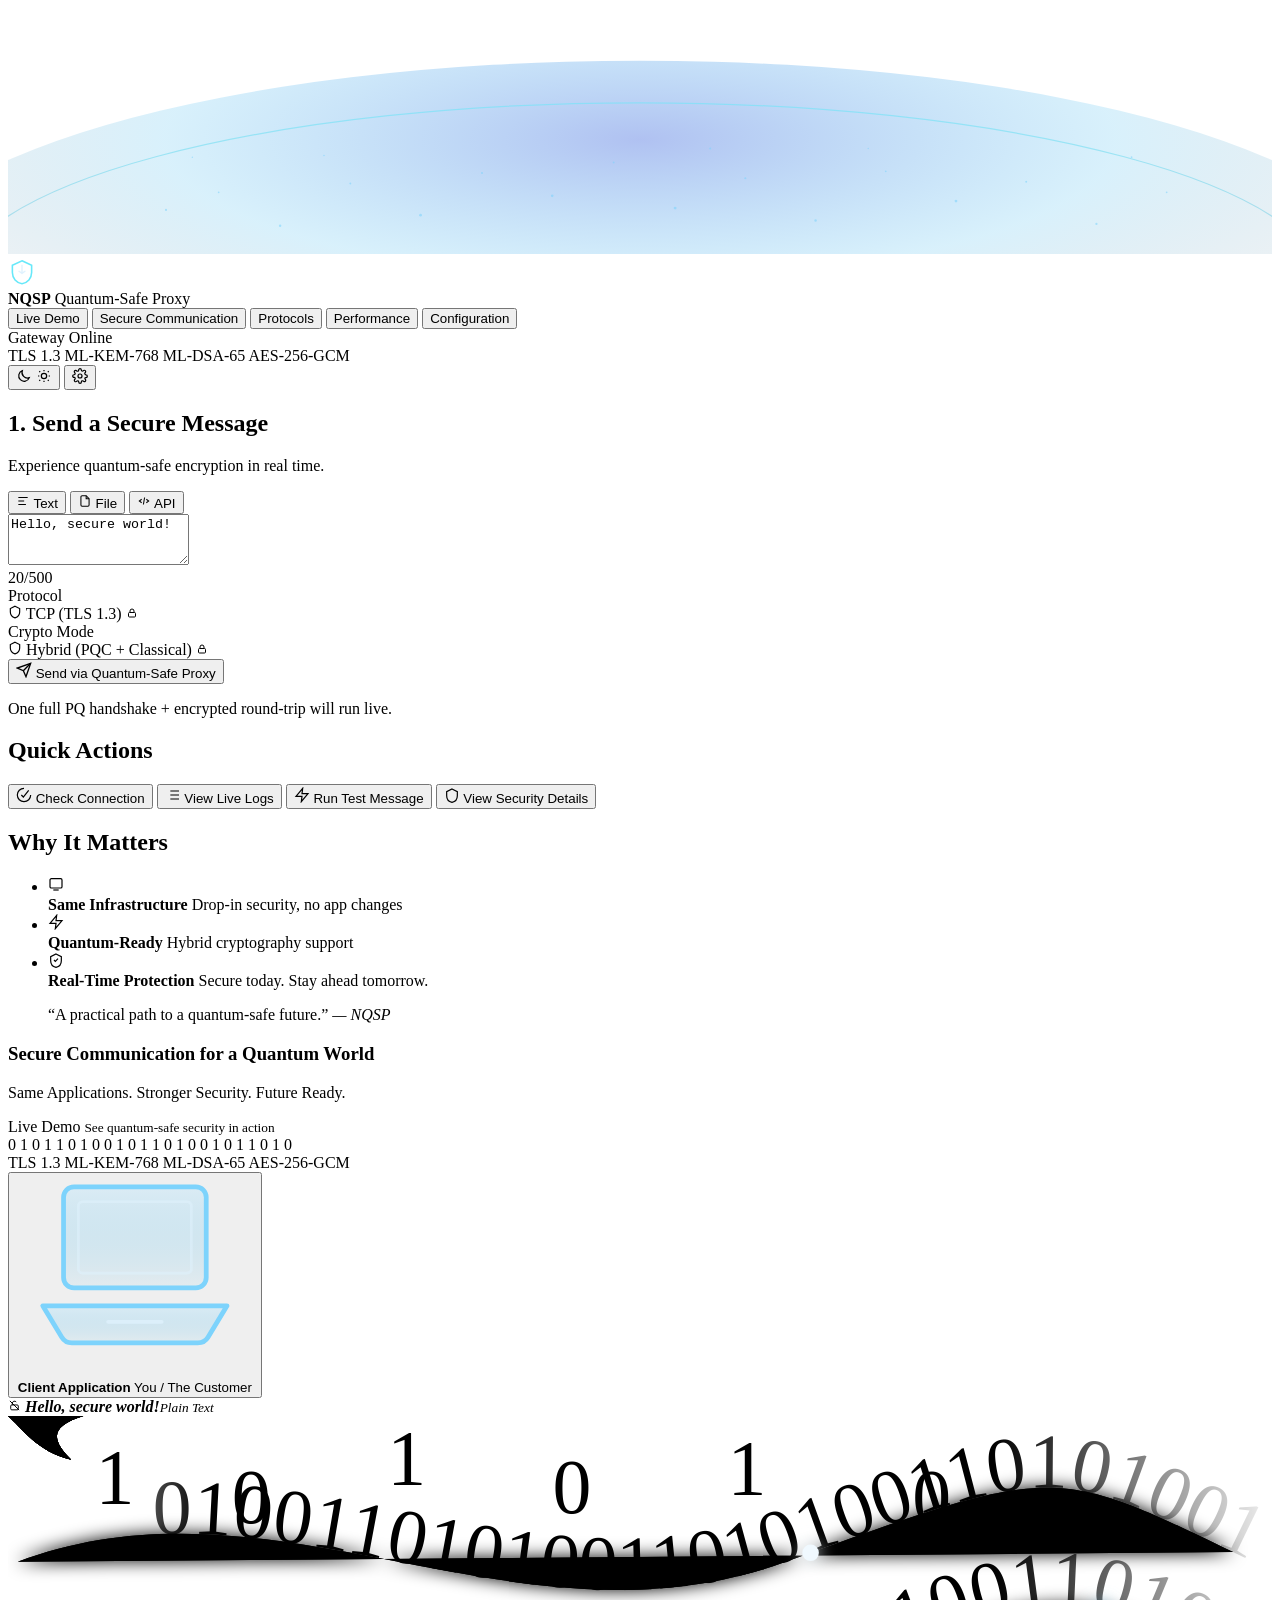
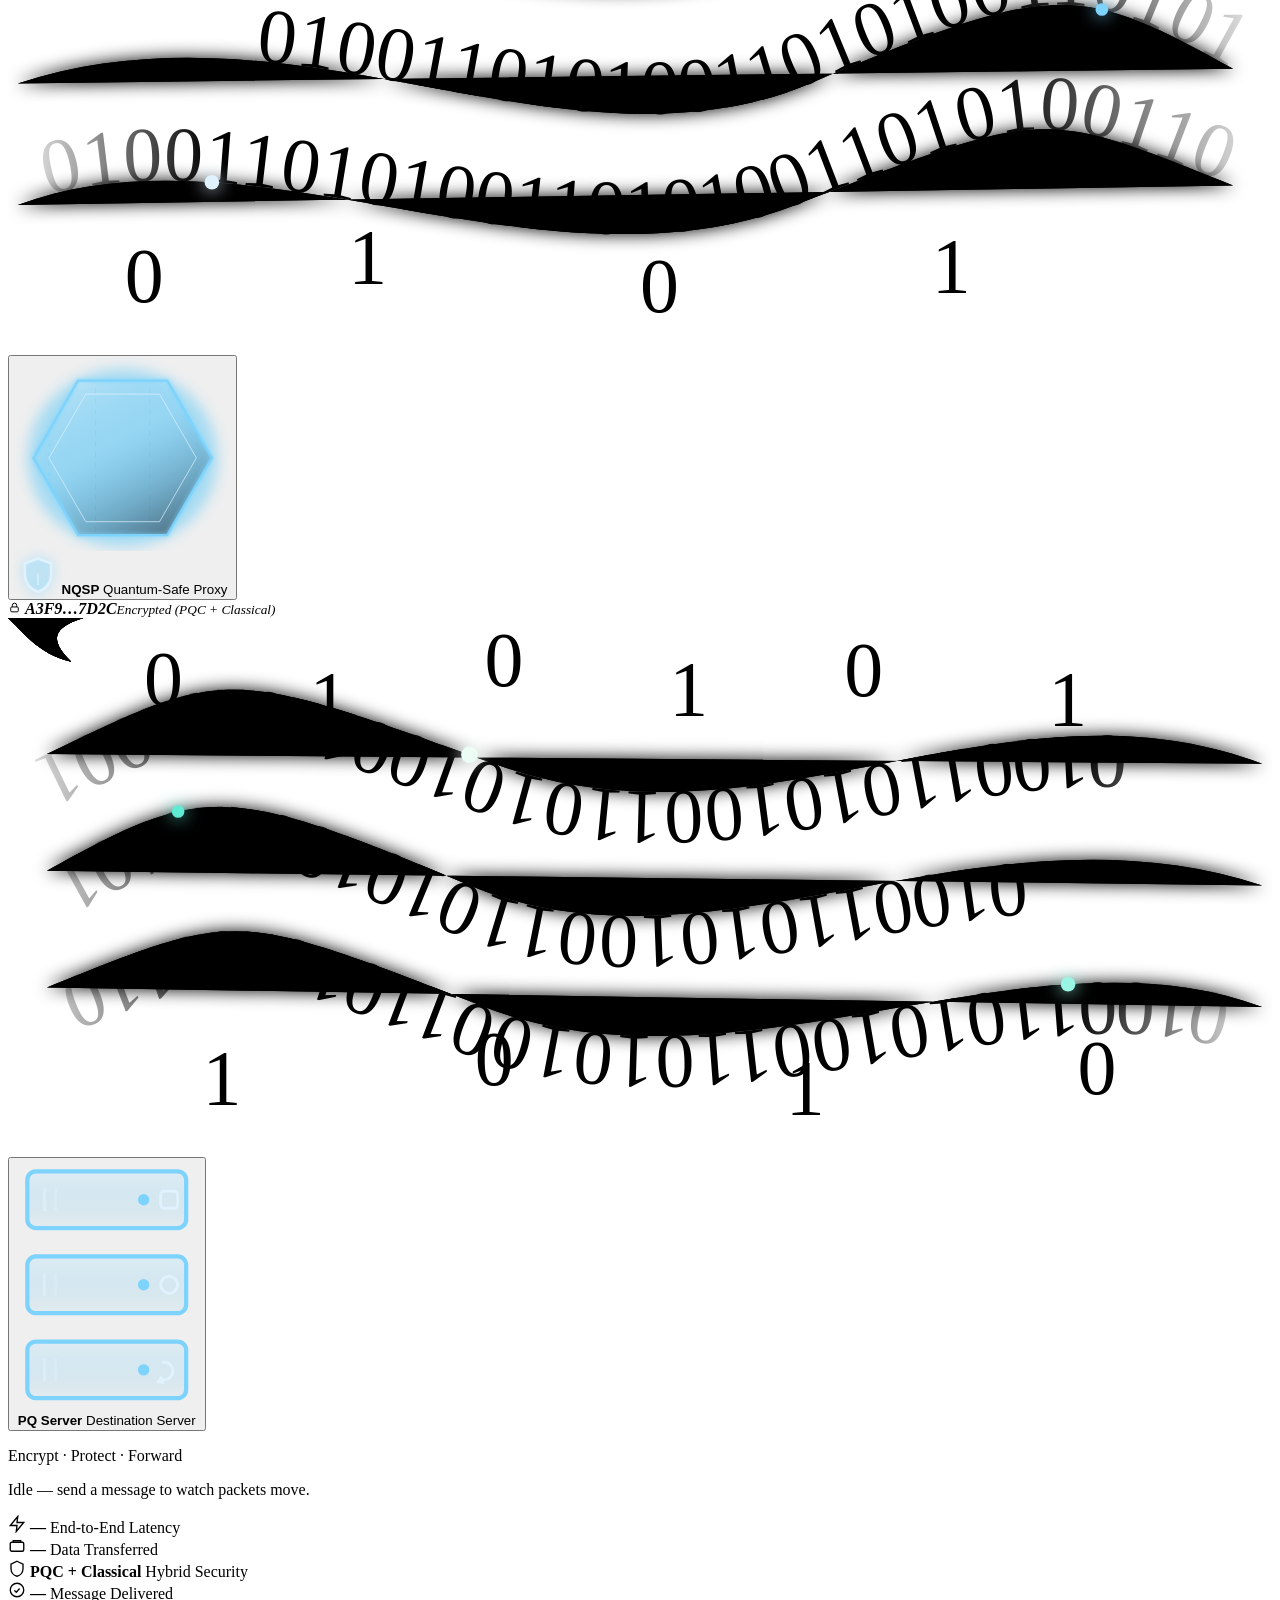
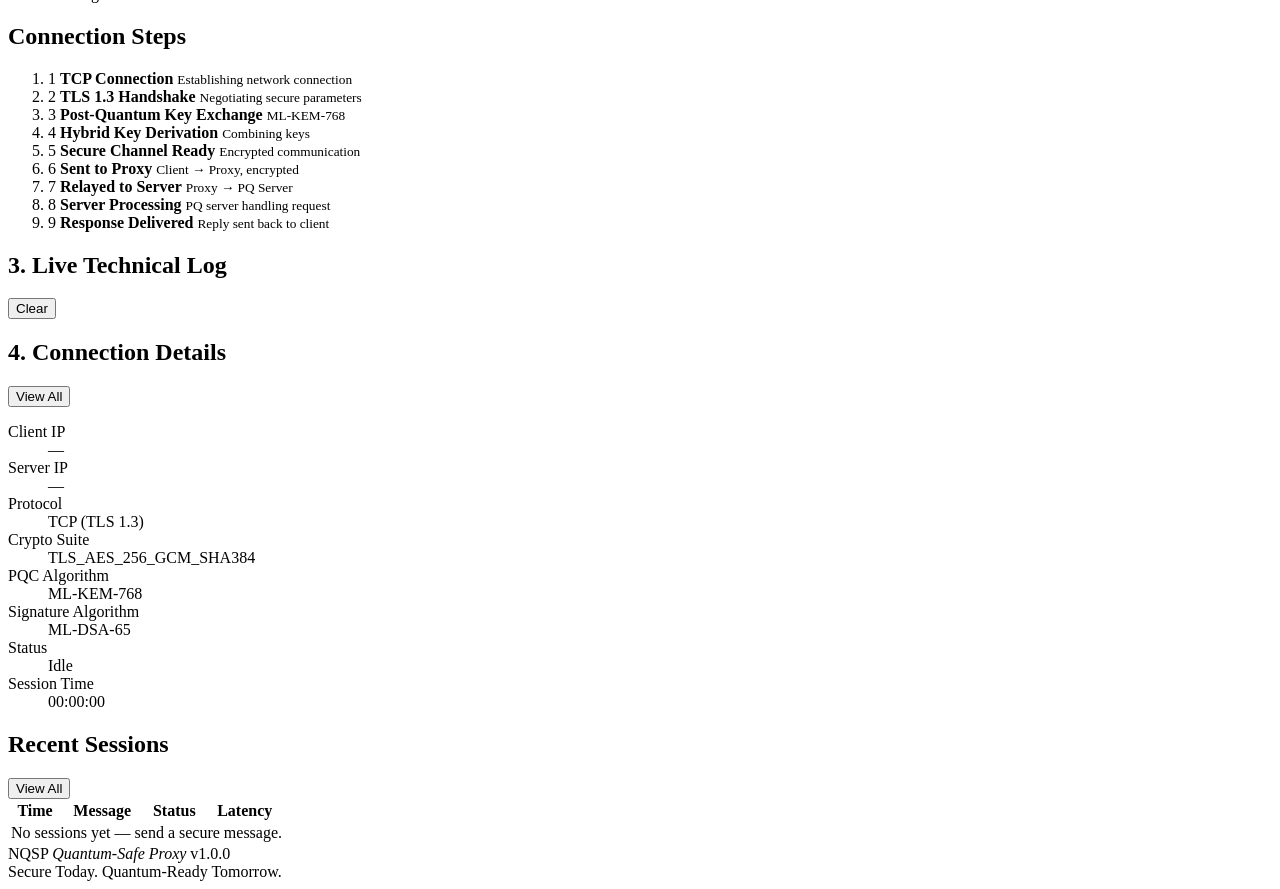
==== commit fbcc233e: "Refactor dashboard UI and enhance flow animations for Quantum-Safe Proxy demo - Updated app.js to re" ====
--- a/Prototype/v3/dashboard/static/index.html
+++ b/Prototype/v3/dashboard/static/index.html
@@ -118,7 +118,7 @@
             </div>
 
             <div class="tab-pane is-active" id="tab-text">
-              <textarea id="message" maxlength="500" rows="4">Hello, secure world!</textarea>
+              <textarea id="message" maxlength="500" rows="3">Hello, secure world!</textarea>
               <div class="char-count" id="char-count">20/500</div>
             </div>
 
@@ -136,18 +136,32 @@
             </div>
 
             <div class="field-row">
-              <label>
-                Protocol
-                <select id="protocol-select" disabled>
-                  <option selected>TCP (TLS 1.3)</option>
-                </select>
-              </label>
-              <label>
-                Crypto Mode
-                <select id="crypto-select" disabled>
-                  <option selected>Hybrid (PQC + Classical)</option>
-                </select>
-              </label>
+              <div class="static-field" title="Fixed for this demo">
+                <span class="static-field-label">Protocol</span>
+                <div class="static-field-value">
+                  <svg viewBox="0 0 24 24" width="14" height="14" fill="none" stroke="currentColor" stroke-width="2" aria-hidden="true">
+                    <path d="M12 2 20 6v6c0 5-3.4 8.7-8 10-4.6-1.3-8-5-8-10V6z"/>
+                  </svg>
+                  <span>TCP (TLS 1.3)</span>
+                  <svg class="static-field-lock" viewBox="0 0 24 24" width="12" height="12" fill="none" stroke="currentColor" stroke-width="2" aria-hidden="true">
+                    <rect x="5" y="11" width="14" height="9" rx="2"/>
+                    <path d="M8 11V8a4 4 0 0 1 8 0v3"/>
+                  </svg>
+                </div>
+              </div>
+              <div class="static-field" title="Fixed for this demo">
+                <span class="static-field-label">Crypto Mode</span>
+                <div class="static-field-value">
+                  <svg viewBox="0 0 24 24" width="14" height="14" fill="none" stroke="currentColor" stroke-width="2" aria-hidden="true">
+                    <path d="M12 2 20 6v6c0 5-3.4 8.7-8 10-4.6-1.3-8-5-8-10V6z"/>
+                  </svg>
+                  <span>Hybrid (PQC + Classical)</span>
+                  <svg class="static-field-lock" viewBox="0 0 24 24" width="12" height="12" fill="none" stroke="currentColor" stroke-width="2" aria-hidden="true">
+                    <rect x="5" y="11" width="14" height="9" rx="2"/>
+                    <path d="M8 11V8a4 4 0 0 1 8 0v3"/>
+                  </svg>
+                </div>
+              </div>
             </div>
 
             <button type="button" class="primary" id="send-btn">
@@ -235,70 +249,257 @@
           </div>
 
           <div class="topology" id="topology" data-flow="idle">
-            <div class="topo-pills">
+            <div class="topo-atmo" aria-hidden="true">
+              <span class="atmo-rack left"></span>
+              <span class="atmo-rack right"></span>
+              <span class="atmo-dust">0 1 0 1 1 0 1 0 0 1 0 1</span>
+              <span class="atmo-dust alt">1 0 1 0 0 1 0 1 1 0 1 0</span>
+            </div>
+            <div class="proto-bar">
               <span>TLS 1.3</span>
               <span>ML-KEM-768</span>
               <span>ML-DSA-65</span>
               <span>AES-256-GCM</span>
             </div>
 
-            <div class="topo-row">
-              <button type="button" class="node" id="node-client" data-role="client">
-                <div class="node-art client-art" aria-hidden="true">
-                  <svg viewBox="0 0 64 48" width="56" height="42">
-                    <rect x="8" y="8" width="48" height="28" rx="3" fill="#0b1a33" stroke="#38bdf8" stroke-width="1.5"/>
-                    <rect x="12" y="12" width="40" height="18" rx="1.2" fill="#16325c"/>
-                    <path d="M4 38h56" stroke="#38bdf8" stroke-width="1.6" stroke-linecap="round"/>
-                    <path d="M22 38h20v3H22z" fill="#38bdf8" opacity="0.7"/>
-                  </svg>
-                </div>
+            <div class="topo-stage">
+              <button type="button" class="node glass-card" id="node-client" data-role="client">
+                <svg class="device" viewBox="0 0 80 68" aria-hidden="true">
+                  <defs>
+                    <linearGradient id="laptopGlass" x1="0" y1="0" x2="0" y2="1">
+                      <stop offset="0" stop-color="#bae6fd" stop-opacity="0.38"/>
+                      <stop offset="1" stop-color="#0ea5e9" stop-opacity="0.05"/>
+                    </linearGradient>
+                  </defs>
+                  <rect x="16" y="4" width="48" height="34" rx="3.5" fill="url(#laptopGlass)" stroke="#7dd3fc" stroke-width="1.6"/>
+                  <rect x="21" y="9" width="38" height="24" rx="1.4" fill="none" stroke="#e0f2fe" stroke-width="0.9" opacity="0.55"/>
+                  <path d="M9 44h62l-6.4 10.6a4 4 0 0 1-3.4 1.9H18.8a4 4 0 0 1-3.4-1.9z" fill="url(#laptopGlass)" stroke="#7dd3fc" stroke-width="1.6" stroke-linejoin="round"/>
+                  <path d="M31 49.4h18" stroke="#e0f2fe" stroke-width="1.3" stroke-linecap="round" opacity="0.75"/>
+                </svg>
                 <strong>Client Application</strong>
                 <span>You / The Customer</span>
-                <em class="pkt pkt-plain" id="pkt-plain">Hello, secure world!<small>Plain Text</small></em>
-              </button>
-
-              <div class="link" id="link-pq" data-role="link-client">
-                <span class="wave"></span>
-                <span class="packet down"></span>
-                <span class="packet up"></span>
+              </button>
+
+              <div class="lane" id="link-pq" data-role="link-client">
+                <em class="chip chip-plain" id="pkt-plain">
+                  <svg viewBox="0 0 24 24" width="13" height="13" fill="none" stroke="currentColor" stroke-width="1.8" aria-hidden="true">
+                    <rect x="5" y="11" width="14" height="9" rx="2"/>
+                    <path d="M8 11V8a4 4 0 0 1 7.2-2.4"/>
+                    <path d="M4 4l16 16" stroke-linecap="round"/>
+                  </svg>
+                  <span><b>Hello, secure world!</b><small>Plain Text</small></span>
+                </em>
+                <svg class="stream" viewBox="0 0 260 110" preserveAspectRatio="none" aria-hidden="true">
+                  <defs>
+                    <path id="bw1" d="M2 30 C 55 10, 105 50, 160 30 S 215 10, 252 28"/>
+                    <path id="bw2" d="M2 55 C 60 36, 115 76, 165 55 S 220 34, 252 52"/>
+                    <path id="bw3" d="M2 80 C 50 62, 110 100, 162 80 S 212 60, 252 76"/>
+                    <filter id="bloomBlue" x="-25%" y="-80%" width="150%" height="260%">
+                      <feGaussianBlur stdDeviation="1.8" result="b"/>
+                      <feMerge><feMergeNode in="b"/><feMergeNode in="SourceGraphic"/></feMerge>
+                    </filter>
+                    <linearGradient id="fadeBlue" x1="0" y1="0" x2="1" y2="0">
+                      <stop offset="0" stop-color="#fff" stop-opacity="0"/>
+                      <stop offset="0.16" stop-color="#fff" stop-opacity="1"/>
+                      <stop offset="0.78" stop-color="#fff" stop-opacity="1"/>
+                      <stop offset="1" stop-color="#fff" stop-opacity="0.05"/>
+                    </linearGradient>
+                    <mask id="maskBlue" maskUnits="userSpaceOnUse" x="0" y="0" width="260" height="110">
+                      <rect width="260" height="110" fill="url(#fadeBlue)"/>
+                    </mask>
+                  </defs>
+                  <g class="bit-bg">
+                    <text x="18" y="18">1</text><text x="46" y="22">0</text><text x="78" y="14">1</text>
+                    <text x="112" y="20">0</text><text x="148" y="16">1</text><text x="186" y="22">0</text>
+                    <text x="24" y="100">0</text><text x="70" y="96">1</text><text x="130" y="102">0</text><text x="190" y="98">1</text>
+                  </g>
+                  <g class="flow-glow" filter="url(#bloomBlue)">
+                    <path class="flow-core" d="M2 30 C 55 10, 105 50, 160 30 S 215 10, 252 28"/>
+                    <path class="flow-core" d="M2 55 C 60 36, 115 76, 165 55 S 220 34, 252 52"/>
+                    <path class="flow-core" d="M2 80 C 50 62, 110 100, 162 80 S 212 60, 252 76"/>
+                    <path class="flow-line" d="M2 30 C 55 10, 105 50, 160 30 S 215 10, 252 28"/>
+                    <path class="flow-line" style="animation-delay:-0.9s" d="M2 55 C 60 36, 115 76, 165 55 S 220 34, 252 52"/>
+                    <path class="flow-line" style="animation-delay:-1.7s" d="M2 80 C 50 62, 110 100, 162 80 S 212 60, 252 76"/>
+                  </g>
+                  <g class="bit-flow" mask="url(#maskBlue)">
+                    <text class="bit-text" textLength="512" lengthAdjust="spacing"><textPath href="#bw1"><animate attributeName="startOffset" from="0" to="64" dur="5.2s" repeatCount="indefinite" calcMode="linear"/>0100110101001101010011010100110101001101010011010100110101001101</textPath></text>
+                    <text class="bit-text" textLength="512" lengthAdjust="spacing"><textPath href="#bw2"><animate attributeName="startOffset" from="0" to="64" dur="5.2s" begin="-1.7s" repeatCount="indefinite" calcMode="linear"/>0100110101001101010011010100110101001101010011010100110101001101</textPath></text>
+                    <text class="bit-text" textLength="512" lengthAdjust="spacing"><textPath href="#bw3"><animate attributeName="startOffset" from="0" to="64" dur="5.2s" begin="-3.4s" repeatCount="indefinite" calcMode="linear"/>0100110101001101010011010100110101001101010011010100110101001101</textPath></text>
+                  </g>
+                  <g class="bit-flow" filter="url(#bloomBlue)">
+                    <circle r="1.7" fill="#f0f9ff"><animateMotion dur="3.6s" repeatCount="indefinite"><mpath href="#bw1"/></animateMotion></circle>
+                    <circle r="1.3" fill="#7dd3fc"><animateMotion dur="4.2s" begin="-1.4s" repeatCount="indefinite"><mpath href="#bw2"/></animateMotion></circle>
+                    <circle r="1.5" fill="#e0f2fe"><animateMotion dur="3.9s" begin="-2.2s" repeatCount="indefinite"><mpath href="#bw3"/></animateMotion></circle>
+                  </g>
+                  <g class="arrow-layer">
+                  <g class="flow-arrowhead" data-hop="client" data-index="0">
+                    <path class="flow-arrow-bloom" d="M0 0C2.6-2.2 6-7.4 13-9C9.2-5.2 8.2-2.2 15.5 0C8.2 2.2 9.2 5.2 13 9C6 7.4 2.6 2.2 0 0Z"/>
+                    <path class="flow-arrow" d="M0 0C2.6-2.2 6-7.4 13-9C9.2-5.2 8.2-2.2 15.5 0C8.2 2.2 9.2 5.2 13 9C6 7.4 2.6 2.2 0 0Z"/>
+                    <path class="flow-arrow-core" d="M2.4 0C4-1.2 6.2-4 9.2-4.8C7.4-2.6 7-1.2 11 0C7 1.2 7.4 2.6 9.2 4.8C6.2 4 4 1.2 2.4 0Z"/>
+                  </g>
+                  <g class="flow-arrowhead" data-hop="client" data-index="1">
+                    <path class="flow-arrow-bloom" d="M0 0C2.6-2.2 6-7.4 13-9C9.2-5.2 8.2-2.2 15.5 0C8.2 2.2 9.2 5.2 13 9C6 7.4 2.6 2.2 0 0Z"/>
+                    <path class="flow-arrow" d="M0 0C2.6-2.2 6-7.4 13-9C9.2-5.2 8.2-2.2 15.5 0C8.2 2.2 9.2 5.2 13 9C6 7.4 2.6 2.2 0 0Z"/>
+                    <path class="flow-arrow-core" d="M2.4 0C4-1.2 6.2-4 9.2-4.8C7.4-2.6 7-1.2 11 0C7 1.2 7.4 2.6 9.2 4.8C6.2 4 4 1.2 2.4 0Z"/>
+                  </g>
+                  <g class="flow-arrowhead" data-hop="client" data-index="2">
+                    <path class="flow-arrow-bloom" d="M0 0C2.6-2.2 6-7.4 13-9C9.2-5.2 8.2-2.2 15.5 0C8.2 2.2 9.2 5.2 13 9C6 7.4 2.6 2.2 0 0Z"/>
+                    <path class="flow-arrow" d="M0 0C2.6-2.2 6-7.4 13-9C9.2-5.2 8.2-2.2 15.5 0C8.2 2.2 9.2 5.2 13 9C6 7.4 2.6 2.2 0 0Z"/>
+                    <path class="flow-arrow-core" d="M2.4 0C4-1.2 6.2-4 9.2-4.8C7.4-2.6 7-1.2 11 0C7 1.2 7.4 2.6 9.2 4.8C6.2 4 4 1.2 2.4 0Z"/>
+                  </g>
+                  </g>
+                </svg>
               </div>
 
-              <button type="button" class="hex-wrap" id="node-proxy" data-role="proxy">
-                <div class="hex">
-                  <svg class="hex-shape" viewBox="0 0 120 132">
-                    <polygon points="60,6 114,36 114,96 60,126 6,96 6,36" fill="rgba(8,24,52,0.92)" stroke="#22d3ee" stroke-width="2.2"/>
+              <button type="button" class="node hex-wrap" id="node-proxy" data-role="proxy">
+                <span class="hex-halo" aria-hidden="true"></span>
+                <svg class="hex-prism" viewBox="0 12 220 200" aria-hidden="true">
+                  <defs>
+                    <linearGradient id="hexGlass" x1="0.2" y1="0" x2="0.8" y2="1">
+                      <stop offset="0" stop-color="#e0f2fe" stop-opacity="0.30"/>
+                      <stop offset="0.4" stop-color="#38bdf8" stop-opacity="0.14"/>
+                      <stop offset="1" stop-color="#031525" stop-opacity="0.55"/>
+                    </linearGradient>
+                    <filter id="hexBloom" x="-50%" y="-50%" width="200%" height="200%">
+                      <feGaussianBlur stdDeviation="7"/>
+                    </filter>
+                    <filter id="hexLineGlow" x="-60%" y="-60%" width="220%" height="220%">
+                      <feGaussianBlur stdDeviation="2.2" result="b"/>
+                      <feMerge><feMergeNode in="b"/><feMergeNode in="SourceGraphic"/></feMerge>
+                    </filter>
+                    <clipPath id="hexClip">
+                      <polygon points="156,35.3 202,115 156,194.7 64,194.7 18,115 64,35.3"/>
+                    </clipPath>
+                  </defs>
+                  <ellipse cx="110" cy="115" rx="98" ry="92" fill="#38bdf8" opacity="0.4" filter="url(#hexBloom)"/>
+                  <g clip-path="url(#hexClip)" opacity="0.55">
+                    <line x1="34" y1="10" x2="34" y2="220" stroke="#38bdf8" stroke-width="1" stroke-dasharray="3 7" opacity="0.35"/>
+                    <line x1="58" y1="10" x2="58" y2="220" stroke="#7dd3fc" stroke-width="1" stroke-dasharray="2 9" opacity="0.25"/>
+                    <line x1="82" y1="10" x2="82" y2="220" stroke="#38bdf8" stroke-width="1" stroke-dasharray="5 6" opacity="0.3"/>
+                    <line x1="138" y1="10" x2="138" y2="220" stroke="#38bdf8" stroke-width="1" stroke-dasharray="5 6" opacity="0.3"/>
+                    <line x1="162" y1="10" x2="162" y2="220" stroke="#7dd3fc" stroke-width="1" stroke-dasharray="2 9" opacity="0.25"/>
+                    <line x1="186" y1="10" x2="186" y2="220" stroke="#38bdf8" stroke-width="1" stroke-dasharray="3 7" opacity="0.35"/>
+                  </g>
+                  <polygon points="156,35.3 202,115 156,194.7 64,194.7 18,115 64,35.3" fill="url(#hexGlass)"/>
+                  <polygon points="156,35.3 202,115 156,194.7 64,194.7 18,115 64,35.3" fill="none" stroke="#7dd3fc" stroke-width="2.4" filter="url(#hexLineGlow)"/>
+                  <polygon points="148,49.2 186,115 148,180.8 72,180.8 34,115 72,49.2" fill="none" stroke="#e0f2fe" stroke-width="1" opacity="0.7"/>
+                </svg>
+                <span class="prism-face">
+                  <svg viewBox="0 0 32 32" width="40" height="40" aria-hidden="true" style="filter: drop-shadow(0 0 6px rgba(125,211,252,0.85));">
+                    <path d="M16 3.6 26.5 7.6v8.6c0 6.9-4.4 12.1-10.5 14.2C9.9 28.3 5.5 23.1 5.5 16.2V7.6L16 3.6z" fill="rgba(125,211,252,0.22)" stroke="#e0f2fe" stroke-width="2" stroke-linejoin="round"/>
+                    <path d="M16 15.6v9.4" stroke="#e0f2fe" stroke-width="1.4" opacity="0.75"/>
                   </svg>
-                  <div class="hex-inner">
-                    <svg viewBox="0 0 32 32" width="28" height="28">
-                      <path d="M16 4 26 8.6v8.2c0 5.6-4.1 10.3-10 11.2C10.1 27.1 6 22.4 6 16.8V8.6L16 4z" fill="none" stroke="#67e8f9" stroke-width="1.7"/>
-                      <path d="M16 11v8m0 0-3-2m3 2 3-2" stroke="#e0f2fe" stroke-width="1.5" stroke-linecap="round"/>
-                    </svg>
-                    <strong>NQSP</strong>
-                    <span>Quantum-Safe Proxy</span>
-                  </div>
-                </div>
-              </button>
-
-              <div class="link hop" id="link-backend" data-role="link-server">
-                <span class="wave"></span>
-                <span class="packet down"></span>
-                <span class="packet up"></span>
+                  <strong>NQSP</strong>
+                  <span>Quantum-Safe Proxy</span>
+                </span>
+              </button>
+
+              <div class="lane" id="link-backend" data-role="link-server">
+                <em class="chip chip-cipher" id="pkt-cipher">
+                  <svg viewBox="0 0 24 24" width="13" height="13" fill="none" stroke="currentColor" stroke-width="1.8" aria-hidden="true">
+                    <rect x="5" y="11" width="14" height="9" rx="2"/>
+                    <path d="M8 11V8a4 4 0 0 1 8 0v3"/>
+                  </svg>
+                  <span><b>A3F9…7D2C</b><small>Encrypted (PQC + Classical)</small></span>
+                </em>
+                <svg class="stream stream-green" viewBox="0 0 260 110" preserveAspectRatio="none" aria-hidden="true">
+                  <defs>
+                    <path id="gw1" d="M258 30 C 205 10, 155 50, 100 30 S 45 10, 8 28"/>
+                    <path id="gw2" d="M258 55 C 200 36, 145 76, 95 55 S 40 34, 8 52"/>
+                    <path id="gw3" d="M258 80 C 210 62, 150 100, 98 80 S 48 60, 8 76"/>
+                    <filter id="bloomGreen" x="-25%" y="-80%" width="150%" height="260%">
+                      <feGaussianBlur stdDeviation="1.8" result="b"/>
+                      <feMerge><feMergeNode in="b"/><feMergeNode in="SourceGraphic"/></feMerge>
+                    </filter>
+                    <linearGradient id="fadeGreen" x1="0" y1="0" x2="1" y2="0">
+                      <stop offset="0" stop-color="#fff" stop-opacity="0.05"/>
+                      <stop offset="0.22" stop-color="#fff" stop-opacity="1"/>
+                      <stop offset="0.84" stop-color="#fff" stop-opacity="1"/>
+                      <stop offset="1" stop-color="#fff" stop-opacity="0"/>
+                    </linearGradient>
+                    <mask id="maskGreen" maskUnits="userSpaceOnUse" x="0" y="0" width="260" height="110">
+                      <rect width="260" height="110" fill="url(#fadeGreen)"/>
+                    </mask>
+                  </defs>
+                  <g class="bit-bg">
+                    <text x="28" y="18">0</text><text x="62" y="22">1</text><text x="98" y="14">0</text>
+                    <text x="136" y="20">1</text><text x="172" y="16">0</text><text x="214" y="22">1</text>
+                    <text x="40" y="100">1</text><text x="96" y="96">0</text><text x="160" y="102">1</text><text x="220" y="98">0</text>
+                  </g>
+                  <g class="flow-glow" filter="url(#bloomGreen)">
+                    <path class="flow-core" d="M258 30 C 205 10, 155 50, 100 30 S 45 10, 8 28"/>
+                    <path class="flow-core" d="M258 55 C 200 36, 145 76, 95 55 S 40 34, 8 52"/>
+                    <path class="flow-core" d="M258 80 C 210 62, 150 100, 98 80 S 48 60, 8 76"/>
+                    <path class="flow-line" d="M258 30 C 205 10, 155 50, 100 30 S 45 10, 8 28"/>
+                    <path class="flow-line" style="animation-delay:-0.9s" d="M258 55 C 200 36, 145 76, 95 55 S 40 34, 8 52"/>
+                    <path class="flow-line" style="animation-delay:-1.7s" d="M258 80 C 210 62, 150 100, 98 80 S 48 60, 8 76"/>
+                  </g>
+                  <g class="bit-flow" mask="url(#maskGreen)">
+                    <text class="bit-text" textLength="512" lengthAdjust="spacing"><textPath href="#gw1"><animate attributeName="startOffset" from="0" to="64" dur="5.2s" repeatCount="indefinite" calcMode="linear"/>0100110101001101010011010100110101001101010011010100110101001101</textPath></text>
+                    <text class="bit-text" textLength="512" lengthAdjust="spacing"><textPath href="#gw2"><animate attributeName="startOffset" from="0" to="64" dur="5.2s" begin="-1.7s" repeatCount="indefinite" calcMode="linear"/>0100110101001101010011010100110101001101010011010100110101001101</textPath></text>
+                    <text class="bit-text" textLength="512" lengthAdjust="spacing"><textPath href="#gw3"><animate attributeName="startOffset" from="0" to="64" dur="5.2s" begin="-3.4s" repeatCount="indefinite" calcMode="linear"/>0100110101001101010011010100110101001101010011010100110101001101</textPath></text>
+                  </g>
+                  <g class="bit-flow" filter="url(#bloomGreen)">
+                    <circle r="1.7" fill="#ecfdf5"><animateMotion dur="3.6s" repeatCount="indefinite"><mpath href="#gw1"/></animateMotion></circle>
+                    <circle r="1.3" fill="#5eead4"><animateMotion dur="4.2s" begin="-1.4s" repeatCount="indefinite"><mpath href="#gw2"/></animateMotion></circle>
+                    <circle r="1.5" fill="#99f6e4"><animateMotion dur="3.9s" begin="-2.2s" repeatCount="indefinite"><mpath href="#gw3"/></animateMotion></circle>
+                  </g>
+                  <g class="arrow-layer">
+                  <g class="flow-arrowhead" data-hop="server" data-index="0">
+                    <path class="flow-arrow-bloom" d="M0 0C2.6-2.2 6-7.4 13-9C9.2-5.2 8.2-2.2 15.5 0C8.2 2.2 9.2 5.2 13 9C6 7.4 2.6 2.2 0 0Z"/>
+                    <path class="flow-arrow" d="M0 0C2.6-2.2 6-7.4 13-9C9.2-5.2 8.2-2.2 15.5 0C8.2 2.2 9.2 5.2 13 9C6 7.4 2.6 2.2 0 0Z"/>
+                    <path class="flow-arrow-core" d="M2.4 0C4-1.2 6.2-4 9.2-4.8C7.4-2.6 7-1.2 11 0C7 1.2 7.4 2.6 9.2 4.8C6.2 4 4 1.2 2.4 0Z"/>
+                  </g>
+                  <g class="flow-arrowhead" data-hop="server" data-index="1">
+                    <path class="flow-arrow-bloom" d="M0 0C2.6-2.2 6-7.4 13-9C9.2-5.2 8.2-2.2 15.5 0C8.2 2.2 9.2 5.2 13 9C6 7.4 2.6 2.2 0 0Z"/>
+                    <path class="flow-arrow" d="M0 0C2.6-2.2 6-7.4 13-9C9.2-5.2 8.2-2.2 15.5 0C8.2 2.2 9.2 5.2 13 9C6 7.4 2.6 2.2 0 0Z"/>
+                    <path class="flow-arrow-core" d="M2.4 0C4-1.2 6.2-4 9.2-4.8C7.4-2.6 7-1.2 11 0C7 1.2 7.4 2.6 9.2 4.8C6.2 4 4 1.2 2.4 0Z"/>
+                  </g>
+                  <g class="flow-arrowhead" data-hop="server" data-index="2">
+                    <path class="flow-arrow-bloom" d="M0 0C2.6-2.2 6-7.4 13-9C9.2-5.2 8.2-2.2 15.5 0C8.2 2.2 9.2 5.2 13 9C6 7.4 2.6 2.2 0 0Z"/>
+                    <path class="flow-arrow" d="M0 0C2.6-2.2 6-7.4 13-9C9.2-5.2 8.2-2.2 15.5 0C8.2 2.2 9.2 5.2 13 9C6 7.4 2.6 2.2 0 0Z"/>
+                    <path class="flow-arrow-core" d="M2.4 0C4-1.2 6.2-4 9.2-4.8C7.4-2.6 7-1.2 11 0C7 1.2 7.4 2.6 9.2 4.8C6.2 4 4 1.2 2.4 0Z"/>
+                  </g>
+                  </g>
+                </svg>
               </div>
 
-              <button type="button" class="node" id="node-backend" data-role="backend">
-                <div class="node-art server-art" aria-hidden="true">
-                  <svg viewBox="0 0 64 48" width="56" height="42">
-                    <rect x="14" y="6" width="36" height="12" rx="2" fill="#0b1a33" stroke="#22d3ee" stroke-width="1.3"/>
-                    <rect x="14" y="20" width="36" height="12" rx="2" fill="#0b1a33" stroke="#22d3ee" stroke-width="1.3"/>
-                    <rect x="14" y="34" width="36" height="8" rx="2" fill="#0b1a33" stroke="#38bdf8" stroke-width="1.3"/>
-                    <circle cx="20" cy="12" r="1.4" fill="#4ade80"/><circle cx="20" cy="26" r="1.4" fill="#4ade80"/>
-                  </svg>
-                </div>
+              <button type="button" class="node glass-card server-card" id="node-backend" data-role="backend">
+                <svg class="device" viewBox="0 0 64 88" aria-hidden="true">
+                  <defs>
+                    <linearGradient id="rackGlass" x1="0" y1="0" x2="0" y2="1">
+                      <stop offset="0" stop-color="#bae6fd" stop-opacity="0.32"/>
+                      <stop offset="1" stop-color="#0ea5e9" stop-opacity="0.05"/>
+                    </linearGradient>
+                  </defs>
+                  <g>
+                    <rect x="4" y="4" width="56" height="20" rx="3" fill="url(#rackGlass)" stroke="#7dd3fc" stroke-width="1.5"/>
+                    <line x1="10" y1="10" x2="10" y2="18" stroke="#e0f2fe" stroke-width="1.1" opacity="0.6"/>
+                    <line x1="14" y1="10" x2="14" y2="18" stroke="#e0f2fe" stroke-width="1.1" opacity="0.4"/>
+                    <circle cx="45" cy="14" r="2" fill="#7dd3fc"/>
+                    <rect x="51" y="11" width="6" height="6" rx="1.2" fill="none" stroke="#e0f2fe" stroke-width="1"/>
+                  </g>
+                  <g>
+                    <rect x="4" y="34" width="56" height="20" rx="3" fill="url(#rackGlass)" stroke="#7dd3fc" stroke-width="1.5"/>
+                    <line x1="10" y1="40" x2="10" y2="48" stroke="#e0f2fe" stroke-width="1.1" opacity="0.6"/>
+                    <line x1="14" y1="40" x2="14" y2="48" stroke="#e0f2fe" stroke-width="1.1" opacity="0.4"/>
+                    <circle cx="45" cy="44" r="2" fill="#7dd3fc"/>
+                    <circle cx="54" cy="44" r="3" fill="none" stroke="#e0f2fe" stroke-width="1"/>
+                  </g>
+                  <g>
+                    <rect x="4" y="64" width="56" height="20" rx="3" fill="url(#rackGlass)" stroke="#7dd3fc" stroke-width="1.5"/>
+                    <line x1="10" y1="70" x2="10" y2="78" stroke="#e0f2fe" stroke-width="1.1" opacity="0.6"/>
+                    <line x1="14" y1="70" x2="14" y2="78" stroke="#e0f2fe" stroke-width="1.1" opacity="0.4"/>
+                    <circle cx="45" cy="74" r="2" fill="#7dd3fc"/>
+                    <path d="M52 71.3a3.1 3.1 0 1 1 -1.1 5.9" fill="none" stroke="#e0f2fe" stroke-width="1" stroke-linecap="round"/>
+                    <path d="M51.2 76.8l-1.1 1.4 1.8.3" fill="none" stroke="#e0f2fe" stroke-width="1" stroke-linecap="round" stroke-linejoin="round"/>
+                  </g>
+                </svg>
                 <strong>PQ Server</strong>
                 <span>Destination Server</span>
-                <em class="pkt pkt-cipher" id="pkt-cipher">A3F9…7D2C<small>Encrypted (PQC + Classical)</small></em>
-              </button>
-            </div>
+              </button>
+            </div>
+
             <p class="topo-caption">Encrypt · Protect · Forward</p>
             <p class="flow-status" id="flow-status">Idle — send a message to watch packets move.</p>
           </div>
@@ -362,10 +563,25 @@
                 <strong>Secure Channel Ready</strong>
                 <small>Encrypted communication</small>
               </li>
-              <li class="step locked" data-rail="delivered" data-stage="response">
+              <li class="step locked" data-rail="send" data-stage="send">
                 <span class="step-n">6</span>
-                <strong>Message Delivered</strong>
-                <small>Success</small>
+                <strong>Sent to Proxy</strong>
+                <small>Client → Proxy, encrypted</small>
+              </li>
+              <li class="step locked" data-rail="proxy_relay" data-stage="proxy_relay">
+                <span class="step-n">7</span>
+                <strong>Relayed to Server</strong>
+                <small>Proxy → PQ Server</small>
+              </li>
+              <li class="step locked" data-rail="backend" data-stage="backend">
+                <span class="step-n">8</span>
+                <strong>Server Processing</strong>
+                <small>PQ server handling request</small>
+              </li>
+              <li class="step locked" data-rail="response" data-stage="response">
+                <span class="step-n">9</span>
+                <strong>Response Delivered</strong>
+                <small>Reply sent back to client</small>
               </li>
             </ol>
           </article>
